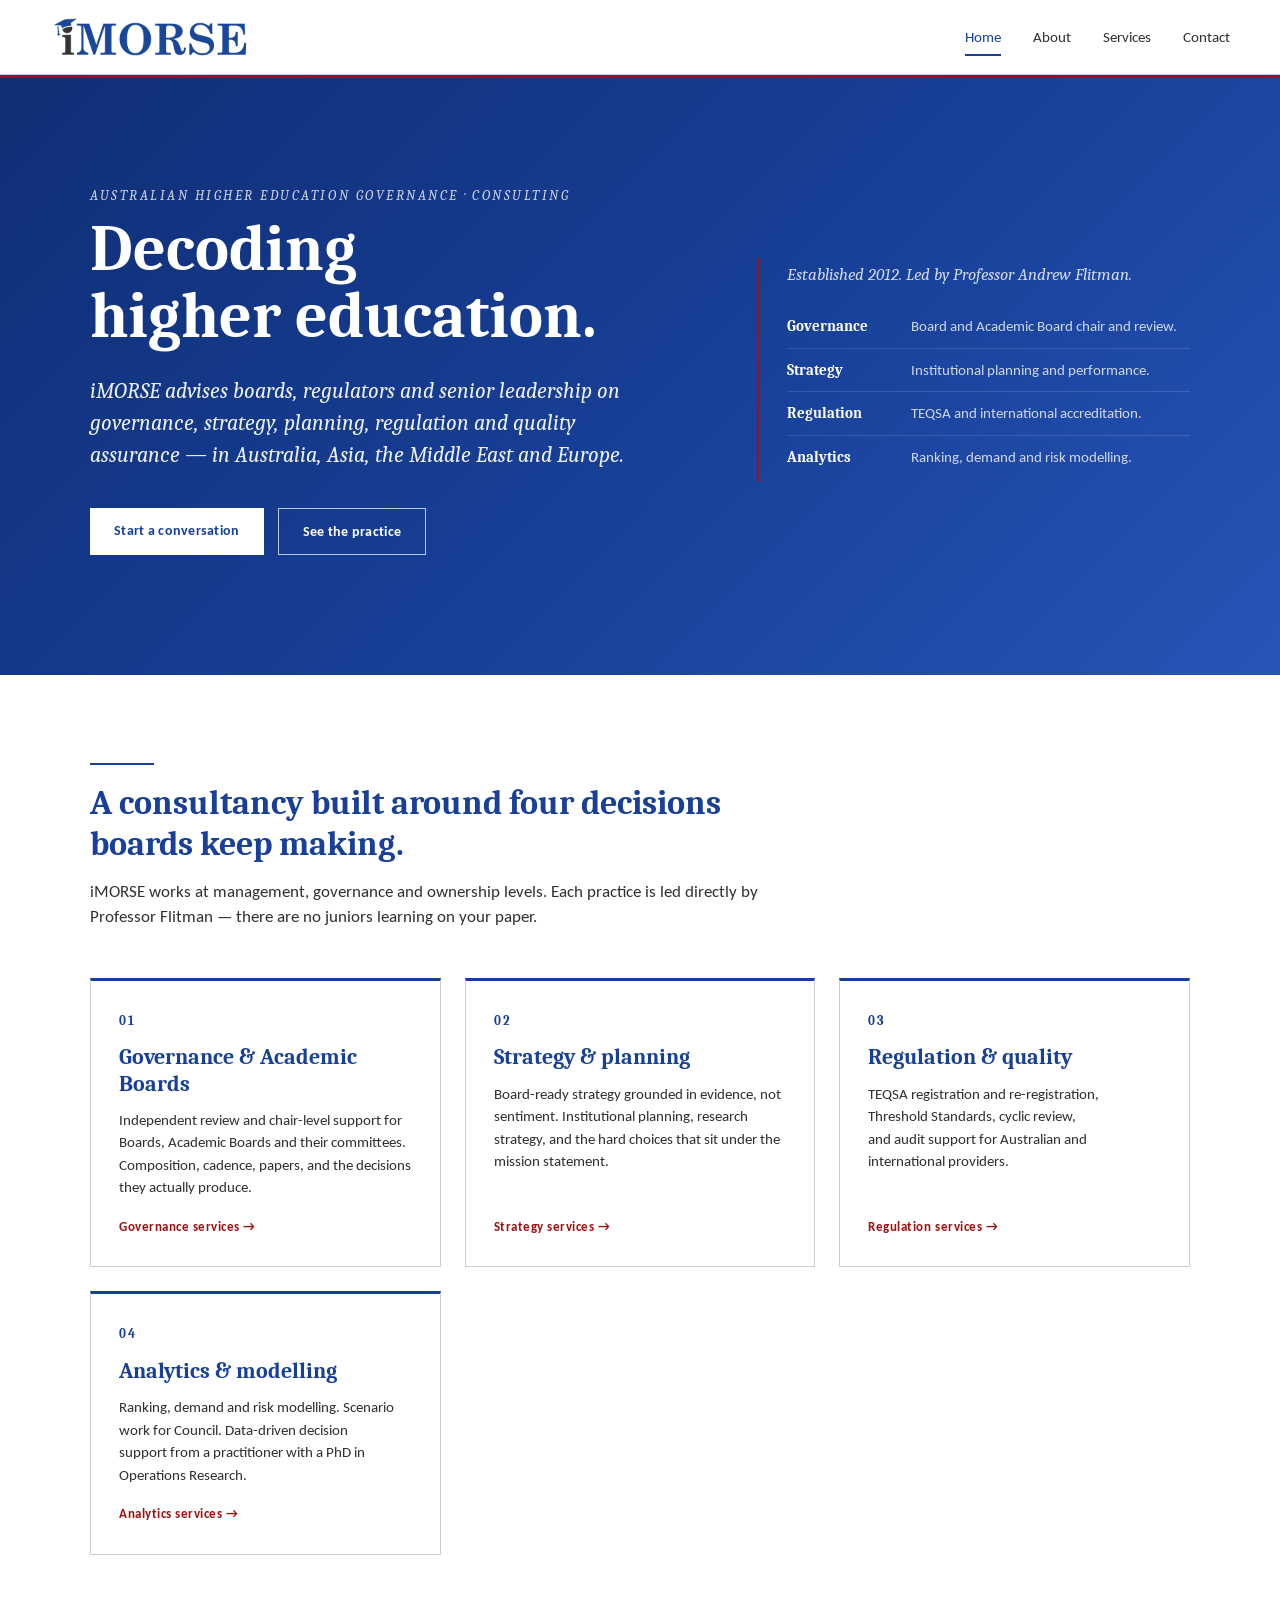
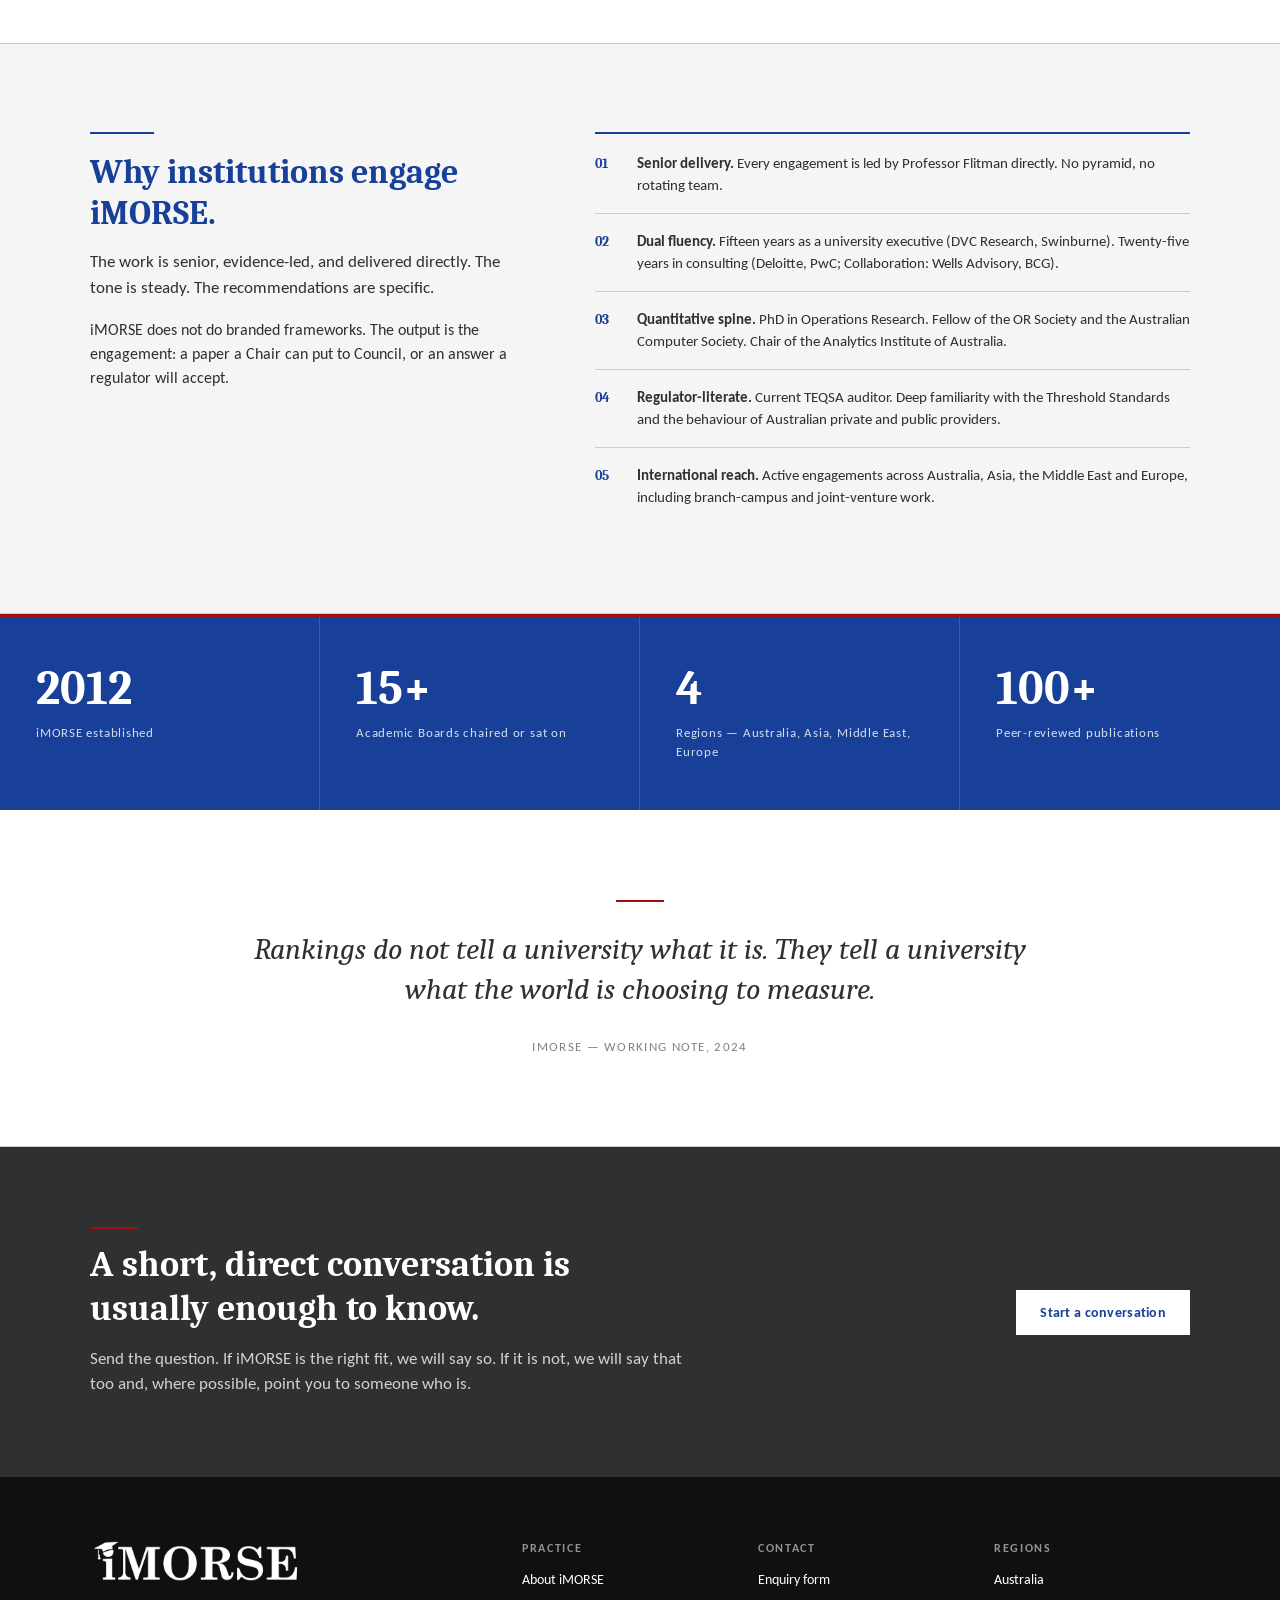
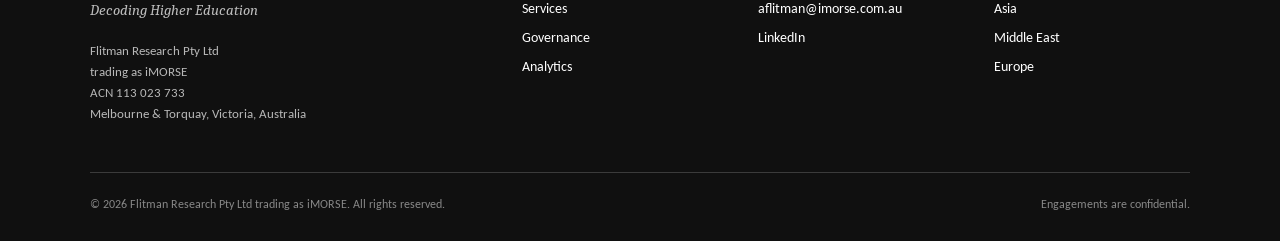
==== index.html @ a3becbac "Initial commit — iMORSE website" ====
<!DOCTYPE html>
<html lang="en-AU">
<head>
<meta charset="UTF-8">
<meta name="viewport" content="width=device-width, initial-scale=1">
<title>iMORSE — Decoding Higher Education</title>
<meta name="description" content="iMORSE is a specialist consultancy in Australian higher education governance, strategy, planning, regulation and quality assurance. Led by Professor Andrew Flitman.">
<link rel="icon" href="assets/favicon.png">
<link href="https://fonts.googleapis.com/css2?family=Caladea:ital,wght@0,400;0,700;1,400;1,700&family=Carlito:ital,wght@0,400;0,700;1,400;1,700&display=swap" rel="stylesheet">
<link rel="stylesheet" href="styles.css">
</head>
<body>

<header class="site" data-screen-label="Home — Header">
  <div class="wrap bar">
    <a href="index.html" class="brand" aria-label="iMORSE home"><img src="assets/logo-primary.png" alt="iMORSE"></a>
    <button class="mob-toggle" aria-label="Toggle navigation" aria-expanded="false" onclick="var n=document.getElementById('primary-nav');n.classList.toggle('open');this.setAttribute('aria-expanded',n.classList.contains('open'))">
      <svg viewBox="0 0 24 24" fill="none" stroke-width="1.5" stroke-linecap="square"><path d="M4 7h16M4 12h16M4 17h16"/></svg>
    </button>
    <nav id="primary-nav">
      <a href="index.html" class="active">Home</a>
      <a href="about.html">About</a>
      <a href="services.html">Services</a>
      <a href="contact.html">Contact</a>
    </nav>
  </div>
</header>

<section class="hero" data-screen-label="Home — Hero">
  <div class="wrap">
    <div class="hero-grid">
      <div>
        <div class="kicker">Australian higher education governance · Consulting</div>
        <h1>Decoding higher&nbsp;education.</h1>
        <p class="lede">iMORSE advises boards, regulators and senior leadership on governance, strategy, planning, regulation and quality assurance — in Australia, Asia, the Middle East and Europe.</p>
        <div class="cta">
          <a class="btn btn-primary-on-blue" href="contact.html">Start a conversation</a>
          <a class="btn btn-secondary" href="services.html">See the practice</a>
        </div>
      </div>
      <aside class="hero-aside" aria-label="At a glance">
        <div class="tag-italic">Established 2012. Led by Professor Andrew Flitman.</div>
        <ul>
          <li><b>Governance</b><span>Board and Academic Board chair and review.</span></li>
          <li><b>Strategy</b><span>Institutional planning and performance.</span></li>
          <li><b>Regulation</b><span>TEQSA and international accreditation.</span></li>
          <li><b>Analytics</b><span>Ranking, demand and risk modelling.</span></li>
        </ul>
      </aside>
    </div>
  </div>
</section>

<section class="section" data-screen-label="Home — Practice pillars">
  <div class="wrap">
    <div class="section-head">
      <span class="rule-blue"></span>
      <h2>A consultancy built around four decisions boards keep making.</h2>
      <p>iMORSE works at management, governance and ownership levels. Each practice is led directly by Professor Flitman — there are no juniors learning on your paper.</p>
    </div>
    <div class="pillars">
      <article class="pillar">
        <span class="n">01</span>
        <h3>Governance &amp; Academic Boards</h3>
        <p>Independent review and chair-level support for Boards, Academic Boards and their committees. Composition, cadence, papers, and the decisions they actually produce.</p>
        <a class="arrow" href="services.html#governance">Governance services →</a>
      </article>
      <article class="pillar">
        <span class="n">02</span>
        <h3>Strategy &amp; planning</h3>
        <p>Board-ready strategy grounded in evidence, not sentiment. Institutional planning, research strategy, and the hard choices that sit under the mission statement.</p>
        <a class="arrow" href="services.html#strategy">Strategy services →</a>
      </article>
      <article class="pillar">
        <span class="n">03</span>
        <h3>Regulation &amp; quality</h3>
        <p>TEQSA registration and re-registration, Threshold Standards, cyclic review, and audit support for Australian and international providers.</p>
        <a class="arrow" href="services.html#quality">Regulation services →</a>
      </article>
      <article class="pillar">
        <span class="n">04</span>
        <h3>Analytics &amp; modelling</h3>
        <p>Ranking, demand and risk modelling. Scenario work for Council. Data-driven decision support from a practitioner with a PhD in Operations Research.</p>
        <a class="arrow" href="services.html#analytics">Analytics services →</a>
      </article>
    </div>
  </div>
</section>

<section class="section section-alt" data-screen-label="Home — Why iMORSE">
  <div class="wrap">
    <div class="split">
      <div>
        <span class="rule-blue"></span>
        <h2>Why institutions engage iMORSE.</h2>
        <p class="lead">The work is senior, evidence-led, and delivered directly. The tone is steady. The recommendations are specific.</p>
        <p>iMORSE does not do branded frameworks. The output is the engagement: a paper a Chair can put to Council, or an answer a regulator will accept.</p>
      </div>
      <ul class="bullets">
        <li><b>01</b><span><strong>Senior delivery.</strong> Every engagement is led by Professor Flitman directly. No pyramid, no rotating team.</span></li>
        <li><b>02</b><span><strong>Dual fluency.</strong> Fifteen years as a university executive (DVC Research, Swinburne). Twenty-five years in consulting (Deloitte, PwC; Collaboration: Wells Advisory, BCG).</span></li>
        <li><b>03</b><span><strong>Quantitative spine.</strong> PhD in Operations Research. Fellow of the OR Society and the Australian Computer Society. Chair of the Analytics Institute of Australia.</span></li>
        <li><b>04</b><span><strong>Regulator-literate.</strong> Current TEQSA auditor. Deep familiarity with the Threshold Standards and the behaviour of Australian private and public providers.</span></li>
        <li><b>05</b><span><strong>International reach.</strong> Active engagements across Australia, Asia, the Middle East and Europe, including branch-campus and joint-venture work.</span></li>
      </ul>
    </div>
  </div>
</section>

<section aria-label="Practice at a glance" data-screen-label="Home — Stats">
  <div class="stats">
    <div class="stat"><div class="v">2012</div><div class="l">iMORSE established</div></div>
    <div class="stat"><div class="v">15+</div><div class="l">Academic Boards chaired or sat on</div></div>
    <div class="stat"><div class="v">4</div><div class="l">Regions — Australia, Asia, Middle East, Europe</div></div>
    <div class="stat"><div class="v">100+</div><div class="l">Peer-reviewed publications</div></div>
  </div>
</section>

<section class="quote" data-screen-label="Home — Pullquote">
  <div class="wrap-narrow">
    <blockquote>Rankings do not tell a university what it is. They tell a university what the world is choosing to measure.</blockquote>
    <cite>iMORSE — working note, 2024</cite>
  </div>
</section>

<section class="cta-band" data-screen-label="Home — Closing CTA">
  <div class="wrap">
    <div class="grid">
      <div>
        <span class="rule-red"></span>
        <h2>A short, direct conversation is usually enough to know.</h2>
        <p>Send the question. If iMORSE is the right fit, we will say so. If it is not, we will say that too and, where possible, point you to someone who is.</p>
      </div>
      <div class="cta-right">
        <a class="btn btn-primary-on-blue" href="contact.html">Start a conversation</a>
      </div>
    </div>
  </div>
</section>

<footer class="site" data-screen-label="Home — Footer">
  <div class="wrap">
    <div class="grid">
      <div>
        <img class="logo" src="assets/logo-primary.png" alt="iMORSE">
        <div class="tag">Decoding Higher Education</div>
        <address>
          Flitman Research Pty Ltd<br>
          trading as iMORSE<br>
          ACN 113 023 733<br>
          Melbourne &amp; Torquay, Victoria, Australia
        </address>
      </div>
      <div>
        <h4>Practice</h4>
        <a href="about.html">About iMORSE</a>
        <a href="services.html">Services</a>
        <a href="services.html#governance">Governance</a>
        <a href="services.html#analytics">Analytics</a>
      </div>
      <div>
        <h4>Contact</h4>
        <a href="contact.html">Enquiry form</a>
        <a href="mailto:aflitman@imorse.com.au">aflitman@imorse.com.au</a>
        <a href="https://www.linkedin.com/" rel="noopener">LinkedIn</a>
      </div>
      <div>
        <h4>Regions</h4>
        <a href="about.html#reach">Australia</a>
        <a href="about.html#reach">Asia</a>
        <a href="about.html#reach">Middle East</a>
        <a href="about.html#reach">Europe</a>
      </div>
    </div>
    <div class="legal">
      <span>© 2026 Flitman Research Pty Ltd trading as iMORSE. All rights reserved.</span>
      <span>Engagements are confidential.</span>
    </div>
  </div>
</footer>

</body>
</html>
---- styles.css ----
/* iMORSE website — shared styles
 * Brand rules: three colours (iMORSE Blue #184098, iMORSE Red #A01010, Charcoal #303030).
 * Serif (Caladea) for headings, tagline and pullquotes.
 * Sans (Carlito) for body, nav, buttons, forms.
 * Left-aligned, never justified. Square or 2px corners. No shadows on content,
 * no gradients except a single-hue lightness shift on the hero panel.
 */

:root{
  --blue:#184098;
  --blue-dark:#0F2E75;
  --blue-bright:#2854B8;
  --red:#A01010;
  --red-dark:#7A0B0B;
  --charcoal:#303030;
  --near-white:#FAFAFA;
  --grey-50:#F5F5F5;
  --grey-200:#E0E0E0;
  --grey-300:#CCCCCC;
  --grey-500:#808080;
  --blue-tint-15:#D5E0F0;
  --blue-tint-08:#E8ECF4;

  --font-serif:'Caladea','Cambria','Liberation Serif',Georgia,serif;
  --font-sans:'Carlito','Calibri','Liberation Sans','Segoe UI',Arial,sans-serif;
}

*{box-sizing:border-box}
html,body{margin:0;padding:0}
body{
  font-family:var(--font-sans);
  color:var(--charcoal);
  background:#fff;
  line-height:1.5;
  font-size:16px;
  -webkit-font-smoothing:antialiased;
}
img{max-width:100%;display:block}
a{color:var(--blue);text-decoration:none}
a:hover{text-decoration:underline}
a:focus-visible,button:focus-visible,input:focus-visible,textarea:focus-visible,select:focus-visible{
  outline:2px solid var(--blue);
  outline-offset:2px;
}

h1,h2,h3,h4{font-family:var(--font-serif);font-weight:700;color:var(--blue);line-height:1.2;margin:0}
h3{color:var(--red)}
p{margin:0 0 14px;text-wrap:pretty}

.wrap{max-width:1180px;margin:0 auto;padding:0 40px}
.wrap-narrow{max-width:880px;margin:0 auto;padding:0 40px}

/* ============ Header ============ */
header.site{
  border-bottom:1px solid var(--grey-300);
  background:#fff;
  position:sticky;
  top:0;
  z-index:10;
}
header.site .bar{
  display:flex;align-items:center;justify-content:space-between;
  padding:18px 0;
}
header.site a.brand{display:inline-flex;align-items:center}
header.site a.brand img{height:38px}
header.site nav{display:flex;gap:32px;align-items:center;font-size:15px}
header.site nav a{color:var(--charcoal);position:relative;padding:6px 0}
header.site nav a:hover{color:var(--blue);text-decoration:none}
header.site nav a.active{color:var(--blue)}
header.site nav a.active::after{
  content:"";position:absolute;left:0;right:0;bottom:-2px;height:2px;background:var(--blue);
}
header.site .mob-toggle{display:none;background:none;border:0;cursor:pointer;padding:8px}
header.site .mob-toggle svg{width:24px;height:24px;stroke:var(--charcoal)}

/* ============ Buttons ============ */
.btn{
  display:inline-block;
  padding:12px 24px;
  font-family:var(--font-sans);
  font-size:14px;
  font-weight:700;
  letter-spacing:.02em;
  border:0;
  cursor:pointer;
  transition:background .12s,color .12s;
  text-align:center;
  border-radius:0;
}
.btn-primary{background:var(--blue);color:#fff}
.btn-primary:hover{background:var(--blue-dark);text-decoration:none;color:#fff}
.btn-primary-on-blue{background:#fff;color:var(--blue)}
.btn-primary-on-blue:hover{background:var(--blue-tint-08);text-decoration:none;color:var(--blue)}
.btn-secondary{background:transparent;color:#fff;border:1.5px solid rgba(255,255,255,.7)}
.btn-secondary:hover{background:rgba(255,255,255,.08);text-decoration:none;color:#fff}
.btn-ghost{background:transparent;color:var(--blue);border:1.5px solid var(--blue)}
.btn-ghost:hover{background:var(--blue);color:#fff;text-decoration:none}

/* ============ Rules & dividers ============ */
.rule-blue{display:block;width:64px;height:2px;background:var(--blue);border:0;margin:0 0 18px}
.rule-red{display:block;width:48px;height:2px;background:var(--red);border:0;margin:0 0 14px}

/* ============ Kicker ============ */
.kicker{
  font-family:var(--font-sans);
  font-size:12px;
  letter-spacing:.22em;
  text-transform:uppercase;
  color:var(--grey-500);
  margin:0 0 10px;
}
.kicker-on-blue{color:rgba(255,255,255,.75)}

/* ============ Hero (landing) ============ */
.hero{
  background:
    linear-gradient(135deg, var(--blue-dark) 0%, var(--blue) 55%, var(--blue-bright) 100%);
  color:#fff;
  position:relative;
  overflow:hidden;
}
.hero::before{content:"";position:absolute;top:0;left:0;right:0;height:3px;background:var(--red)}
.hero-grid{
  display:grid;grid-template-columns:7fr 5fr;gap:60px;align-items:center;
  padding:110px 0 120px;
}
.hero .kicker{font-family:var(--font-serif);font-style:italic;font-size:14px;letter-spacing:.18em;color:rgba(255,255,255,.78);text-transform:uppercase}
.hero h1{
  font-family:var(--font-serif);font-weight:700;
  font-size:64px;line-height:1.05;margin:0 0 26px;color:#fff;
}
.hero h1 em{font-style:italic;color:#fff}
.hero .lede{
  font-family:var(--font-serif);font-style:italic;
  font-size:22px;line-height:1.45;
  color:rgba(255,255,255,.92);margin:0 0 36px;max-width:560px;
}
.hero .cta{display:flex;gap:14px;flex-wrap:wrap}
.hero-aside{
  border-left:2px solid var(--red);
  padding:4px 0 4px 28px;
  color:rgba(255,255,255,.92);
}
.hero-aside .tag-italic{
  font-family:var(--font-serif);font-style:italic;font-size:17px;
  color:rgba(255,255,255,.8);margin-bottom:18px;
}
.hero-aside ul{list-style:none;margin:0;padding:0}
.hero-aside li{
  font-size:15px;
  padding:10px 0;
  border-bottom:1px solid rgba(255,255,255,.12);
  display:flex;gap:14px;align-items:baseline;
}
.hero-aside li:last-child{border-bottom:0}
.hero-aside li b{
  font-family:var(--font-serif);font-weight:700;color:#fff;
  font-size:15px;min-width:110px;
}
.hero-aside li span{color:rgba(255,255,255,.78)}

/* ============ Sections ============ */
.section{padding:88px 0;border-bottom:1px solid var(--grey-300)}
.section-alt{background:var(--grey-50)}
.section-head{max-width:720px;margin:0 0 48px}
.section-head h2{font-size:34px;margin:0 0 14px}
.section-head p{font-size:17px;color:var(--charcoal);margin:0}
.section h2{font-size:34px}

/* ============ Practice pillars (landing) ============ */
.pillars{display:grid;grid-template-columns:repeat(3,1fr);gap:24px}
.pillar{
  background:#fff;
  border:1px solid var(--grey-300);
  border-top:3px solid var(--blue);
  padding:30px 28px;
  display:flex;flex-direction:column;
  transition:border-top-color .15s;
}
.pillar:hover{border-top-color:var(--red)}
.pillar .n{
  font-family:var(--font-serif);font-weight:700;color:var(--blue);
  font-size:13px;letter-spacing:.15em;margin-bottom:14px;
}
.pillar h3{font-size:22px;margin:0 0 12px;color:var(--blue)}
.pillar p{font-size:15px;margin:0 0 18px;flex:1}
.pillar a.arrow{
  font-size:13px;font-weight:700;color:var(--red);letter-spacing:.04em;
}
.pillar a.arrow:hover{text-decoration:underline}

/* ============ Split feature (Why iMORSE) ============ */
.split{display:grid;grid-template-columns:5fr 7fr;gap:80px;align-items:flex-start}
.split h2{font-size:34px;margin:0 0 16px}
.split .lead{font-size:17px;margin-bottom:18px}
.bullets{margin:0;padding:0;list-style:none}
.bullets li{
  padding:16px 0 16px 0;
  border-bottom:1px solid var(--grey-300);
  display:grid;grid-template-columns:28px 1fr;gap:14px;align-items:baseline;
}
.bullets li:first-child{border-top:2px solid var(--blue);padding-top:18px}
.bullets li:last-child{border-bottom:0}
.bullets li b{
  font-family:var(--font-serif);font-weight:700;color:var(--blue);
  font-size:14px;
}
.bullets li span{font-size:15px;color:var(--charcoal)}
.bullets li span strong{color:var(--charcoal)}

/* ============ Stat panel ============ */
.stats{
  background:var(--blue);color:#fff;
  display:grid;grid-template-columns:repeat(4,1fr);
  border-top:3px solid var(--red);
}
.stat{padding:48px 36px;border-right:1px solid rgba(255,255,255,.15)}
.stat:last-child{border-right:0}
.stat .v{
  font-family:var(--font-serif);font-weight:700;
  font-size:48px;line-height:1;color:#fff;margin-bottom:10px;
}
.stat .l{
  font-family:var(--font-sans);font-size:13px;letter-spacing:.06em;
  color:rgba(255,255,255,.82);
}

/* ============ Pullquote ============ */
.quote{
  padding:90px 0;background:#fff;
  border-bottom:1px solid var(--grey-300);
}
.quote blockquote{
  font-family:var(--font-serif);font-style:italic;
  font-size:30px;line-height:1.35;color:var(--charcoal);
  max-width:860px;margin:0 auto;text-align:center;
}
.quote blockquote::before{
  content:"";display:block;width:48px;height:2px;background:var(--red);
  margin:0 auto 28px;
}
.quote cite{
  display:block;margin-top:26px;
  font-family:var(--font-sans);font-style:normal;font-size:13px;
  color:var(--grey-500);letter-spacing:.1em;text-transform:uppercase;text-align:center;
}

/* ============ Closing CTA ============ */
.cta-band{
  background:var(--charcoal);color:#fff;padding:80px 0;
}
.cta-band .grid{display:grid;grid-template-columns:7fr 5fr;gap:60px;align-items:center}
.cta-band h2{color:#fff;font-size:36px;margin:0 0 16px}
.cta-band p{font-size:17px;color:rgba(255,255,255,.78);margin:0}
.cta-band .cta-right{display:flex;justify-content:flex-end}

/* ============ Footer ============ */
footer.site{background:#101010;color:#fff;padding:64px 0 28px}
footer.site .grid{display:grid;grid-template-columns:2fr 1fr 1fr 1fr;gap:40px}
footer.site img.logo{height:40px;margin-bottom:18px;filter:brightness(0) invert(1)}
footer.site .tag{
  font-family:var(--font-serif);font-style:italic;font-size:15px;
  color:rgba(255,255,255,.72);margin-bottom:20px;
}
footer.site address{
  font-style:normal;font-size:13px;line-height:1.6;color:rgba(255,255,255,.7);
  max-width:34ch;
}
footer.site h4{
  font-family:var(--font-sans);font-size:12px;letter-spacing:.14em;
  text-transform:uppercase;color:rgba(255,255,255,.55);margin:0 0 14px;font-weight:700;
}
footer.site a{color:#fff;display:block;margin-bottom:8px;font-size:14px}
footer.site a:hover{text-decoration:underline;color:#fff}
footer.site .legal{
  border-top:1px solid rgba(255,255,255,.18);padding-top:22px;margin-top:48px;
  font-size:12px;color:rgba(255,255,255,.5);
  display:flex;justify-content:space-between;flex-wrap:wrap;gap:12px;
}

/* ============ Page hero (inner pages) ============ */
.page-hero{
  background:var(--blue);color:#fff;
  position:relative;padding:80px 0 72px;
  border-top:3px solid var(--red);
}
.page-hero .kicker{color:rgba(255,255,255,.75)}
.page-hero h1{
  font-family:var(--font-serif);color:#fff;
  font-size:54px;line-height:1.05;margin:0 0 18px;max-width:18ch;
}
.page-hero p.lede{
  font-family:var(--font-serif);font-style:italic;
  font-size:20px;max-width:640px;color:rgba(255,255,255,.9);margin:0;
}

/* ============ About page ============ */
.bio-grid{display:grid;grid-template-columns:5fr 7fr;gap:60px;align-items:flex-start}
.bio-card{
  background:#fff;border:1px solid var(--grey-300);
  padding:32px 28px;position:relative;
}
.bio-card::before{content:"";position:absolute;top:0;left:0;right:0;height:3px;background:var(--red)}
.bio-card .name{font-family:var(--font-serif);font-weight:700;color:var(--blue);font-size:24px;margin:0 0 4px}
.bio-card .title{font-family:var(--font-sans);font-size:14px;color:var(--grey-500);margin-bottom:18px;letter-spacing:.02em}
.bio-card .portrait{
  width:100%;aspect-ratio:4/5;background:var(--blue);
  display:flex;align-items:center;justify-content:center;margin-bottom:22px;
  color:rgba(255,255,255,.2);font-family:var(--font-serif);font-size:120px;
  background:
    linear-gradient(160deg, var(--blue-dark) 0%, var(--blue) 60%, var(--blue-bright) 100%);
  letter-spacing:-.04em;
  position:relative;
  border-top:3px solid var(--red);
}
.bio-card .portrait::after{
  content:"";position:absolute;inset:14px;border:1px solid rgba(255,255,255,.2);
}
.bio-card .portrait .mono{
  font-family:var(--font-serif);font-weight:700;color:rgba(255,255,255,.78);
  font-size:148px;line-height:1;letter-spacing:-.06em;
}
.bio-card dl{display:grid;grid-template-columns:1fr 1fr;gap:14px 18px;margin:0;font-size:13px}
.bio-card dt{color:var(--grey-500);margin-bottom:2px;letter-spacing:.02em}
.bio-card dd{margin:0;color:var(--charcoal);font-weight:700}
.bio-body h2{font-size:26px;margin:0 0 8px;color:var(--blue)}
.bio-body h2:not(:first-child){margin-top:28px}
.bio-body p{font-size:16px}
.bio-body p + p{margin-top:0}

/* Career timeline */
.timeline{margin:0;padding:0;list-style:none;border-left:2px solid var(--blue);padding-left:24px}
.timeline li{margin-bottom:18px;position:relative}
.timeline li::before{
  content:"";position:absolute;left:-31px;top:6px;
  width:10px;height:10px;background:var(--red);
}
.timeline .yr{
  font-family:var(--font-serif);font-weight:700;color:var(--blue);font-size:14px;
  letter-spacing:.04em;display:block;margin-bottom:2px;
}
.timeline .role{font-weight:700;font-size:15px;color:var(--charcoal)}
.timeline .org{font-size:14px;color:var(--grey-500)}

/* Governance list */
.gov-list{
  display:grid;grid-template-columns:repeat(2,1fr);gap:0;
  border-top:2px solid var(--blue);
  list-style:none;margin:28px 0 0;padding:0;
}
.gov-list li{
  padding:16px 18px;border-bottom:1px solid var(--grey-300);
  font-size:14px;
}
.gov-list li:nth-child(odd){border-right:1px solid var(--grey-300)}
.gov-list li b{display:block;color:var(--blue);font-family:var(--font-serif);font-weight:700;font-size:15px;margin-bottom:2px}
.gov-list li span{color:var(--grey-500)}

/* ============ Services page ============ */
.service-block{
  display:grid;grid-template-columns:4fr 8fr;gap:60px;padding:56px 0;
  border-bottom:1px solid var(--grey-300);
}
.service-block:first-child{padding-top:0}
.service-block:last-child{border-bottom:0}
.service-block .lead h2{font-size:28px;margin:0 0 6px;color:var(--blue)}
.service-block .lead .n{
  font-family:var(--font-serif);font-weight:700;color:var(--red);
  font-size:14px;letter-spacing:.14em;margin-bottom:10px;
}
.service-block .lead p{font-size:15px;color:var(--grey-500);margin:10px 0 0}
.service-block .detail h3{
  color:var(--blue);font-size:16px;font-family:var(--font-serif);
  margin:0 0 8px;
}
.service-block .detail p{font-size:15px}
.service-block .detail ul{
  margin:14px 0 0;padding:0;list-style:none;
}
.service-block .detail ul li{
  padding:10px 0 10px 20px;border-bottom:1px solid var(--grey-300);
  font-size:14px;position:relative;
}
.service-block .detail ul li::before{
  content:"";position:absolute;left:0;top:18px;width:10px;height:2px;background:var(--blue);
}
.service-block .detail ul li:last-child{border-bottom:0}
.service-block .callout{
  background:var(--blue-tint-08);
  border-left:3px solid var(--blue);
  padding:14px 18px;margin-top:20px;
  font-size:14px;line-height:1.5;
}
.service-block .callout b{color:var(--blue);font-family:var(--font-serif)}

/* ============ Contact page ============ */
.contact-grid{display:grid;grid-template-columns:5fr 7fr;gap:60px;align-items:flex-start}
.contact-info h2{font-size:24px;margin:0 0 12px}
.contact-info p{font-size:15px;margin-bottom:22px}
.contact-info dl{border-top:2px solid var(--blue);margin:0;padding:0}
.contact-info dt{
  font-family:var(--font-sans);font-size:12px;letter-spacing:.12em;
  text-transform:uppercase;color:var(--grey-500);margin-top:18px;
}
.contact-info dd{
  font-size:15px;margin:4px 0 18px;padding-bottom:16px;
  border-bottom:1px solid var(--grey-300);color:var(--charcoal);
}
.contact-info dd a{color:var(--charcoal);border-bottom:1px dotted var(--grey-300)}
.contact-info dd a:hover{color:var(--blue);text-decoration:none;border-bottom-color:var(--blue)}

.form-card{
  background:#fff;border:1px solid var(--grey-300);
  padding:36px 40px 40px;position:relative;
}
.form-card::before{content:"";position:absolute;top:0;left:0;right:0;height:3px;background:var(--red)}
.form-card h2{font-size:24px;margin:0 0 6px}
.form-card .sub{font-size:14px;color:var(--grey-500);margin-bottom:24px}
.field{margin-bottom:18px}
.field label{
  display:block;font-size:13px;font-weight:700;color:var(--charcoal);
  margin-bottom:6px;letter-spacing:.02em;
}
.field label .req{color:var(--red);margin-left:2px}
.field input,.field select,.field textarea{
  width:100%;font-family:var(--font-sans);font-size:15px;color:var(--charcoal);
  padding:11px 13px;border:1px solid var(--grey-300);background:#fff;
  border-radius:0;transition:border-color .12s;
}
.field input:focus,.field select:focus,.field textarea:focus{
  border-color:var(--blue);outline:none;
  box-shadow:0 0 0 2px rgba(24,64,152,.12);
}
.field textarea{resize:vertical;min-height:140px;line-height:1.5}
.field-row{display:grid;grid-template-columns:1fr 1fr;gap:18px}
.field .hint{font-size:12px;color:var(--grey-500);margin-top:4px}
.field input:invalid:not(:placeholder-shown){border-color:var(--red)}
.form-note{
  font-size:12px;color:var(--grey-500);margin-top:18px;
  line-height:1.5;max-width:52ch;
}
.form-note a{color:var(--grey-500);border-bottom:1px dotted var(--grey-300)}

.form-success,.form-error{
  padding:14px 16px;border-left:3px solid var(--blue);
  background:var(--blue-tint-08);font-size:14px;margin-bottom:20px;
  display:none;
}
.form-error{border-left-color:var(--red);background:#FBEDED;color:var(--red-dark)}
.form-success b{font-family:var(--font-serif);color:var(--blue)}
.form-error b{font-family:var(--font-serif);color:var(--red)}

/* Honeypot hidden from sighted users */
.hp{position:absolute;left:-9999px;opacity:0;pointer-events:none;height:0;width:0}

/* ============ Responsive ============ */
@media (max-width: 960px){
  .wrap,.wrap-narrow{padding:0 24px}
  header.site nav{display:none}
  header.site nav.open{
    display:flex;flex-direction:column;gap:0;
    position:absolute;top:100%;left:0;right:0;background:#fff;
    border-bottom:1px solid var(--grey-300);padding:12px 24px 24px;
  }
  header.site nav.open a{padding:12px 0;border-bottom:1px solid var(--grey-200);font-size:16px}
  header.site .mob-toggle{display:inline-flex}
  .hero-grid{grid-template-columns:1fr;gap:40px;padding:80px 0 90px}
  .hero h1{font-size:44px}
  .hero .lede{font-size:19px}
  .split,.bio-grid,.contact-grid,.cta-band .grid{grid-template-columns:1fr;gap:40px}
  .cta-band .cta-right{justify-content:flex-start}
  .pillars{grid-template-columns:1fr}
  .stats{grid-template-columns:repeat(2,1fr)}
  .stat{border-right:0;border-bottom:1px solid rgba(255,255,255,.15)}
  .stat:nth-child(2){border-right:0}
  .stat:nth-child(odd){border-right:1px solid rgba(255,255,255,.15)}
  .service-block{grid-template-columns:1fr;gap:24px;padding:40px 0}
  footer.site .grid{grid-template-columns:1fr 1fr;gap:32px}
  .gov-list{grid-template-columns:1fr}
  .gov-list li{border-right:0 !important}
  .field-row{grid-template-columns:1fr;gap:0}
  .page-hero h1{font-size:38px}
  .section{padding:60px 0}
  .quote blockquote{font-size:22px}
}
@media (max-width:560px){
  footer.site .grid{grid-template-columns:1fr}
  .stats{grid-template-columns:1fr}
  .stat{border-right:0 !important}
  .form-card{padding:24px 22px 28px}
}
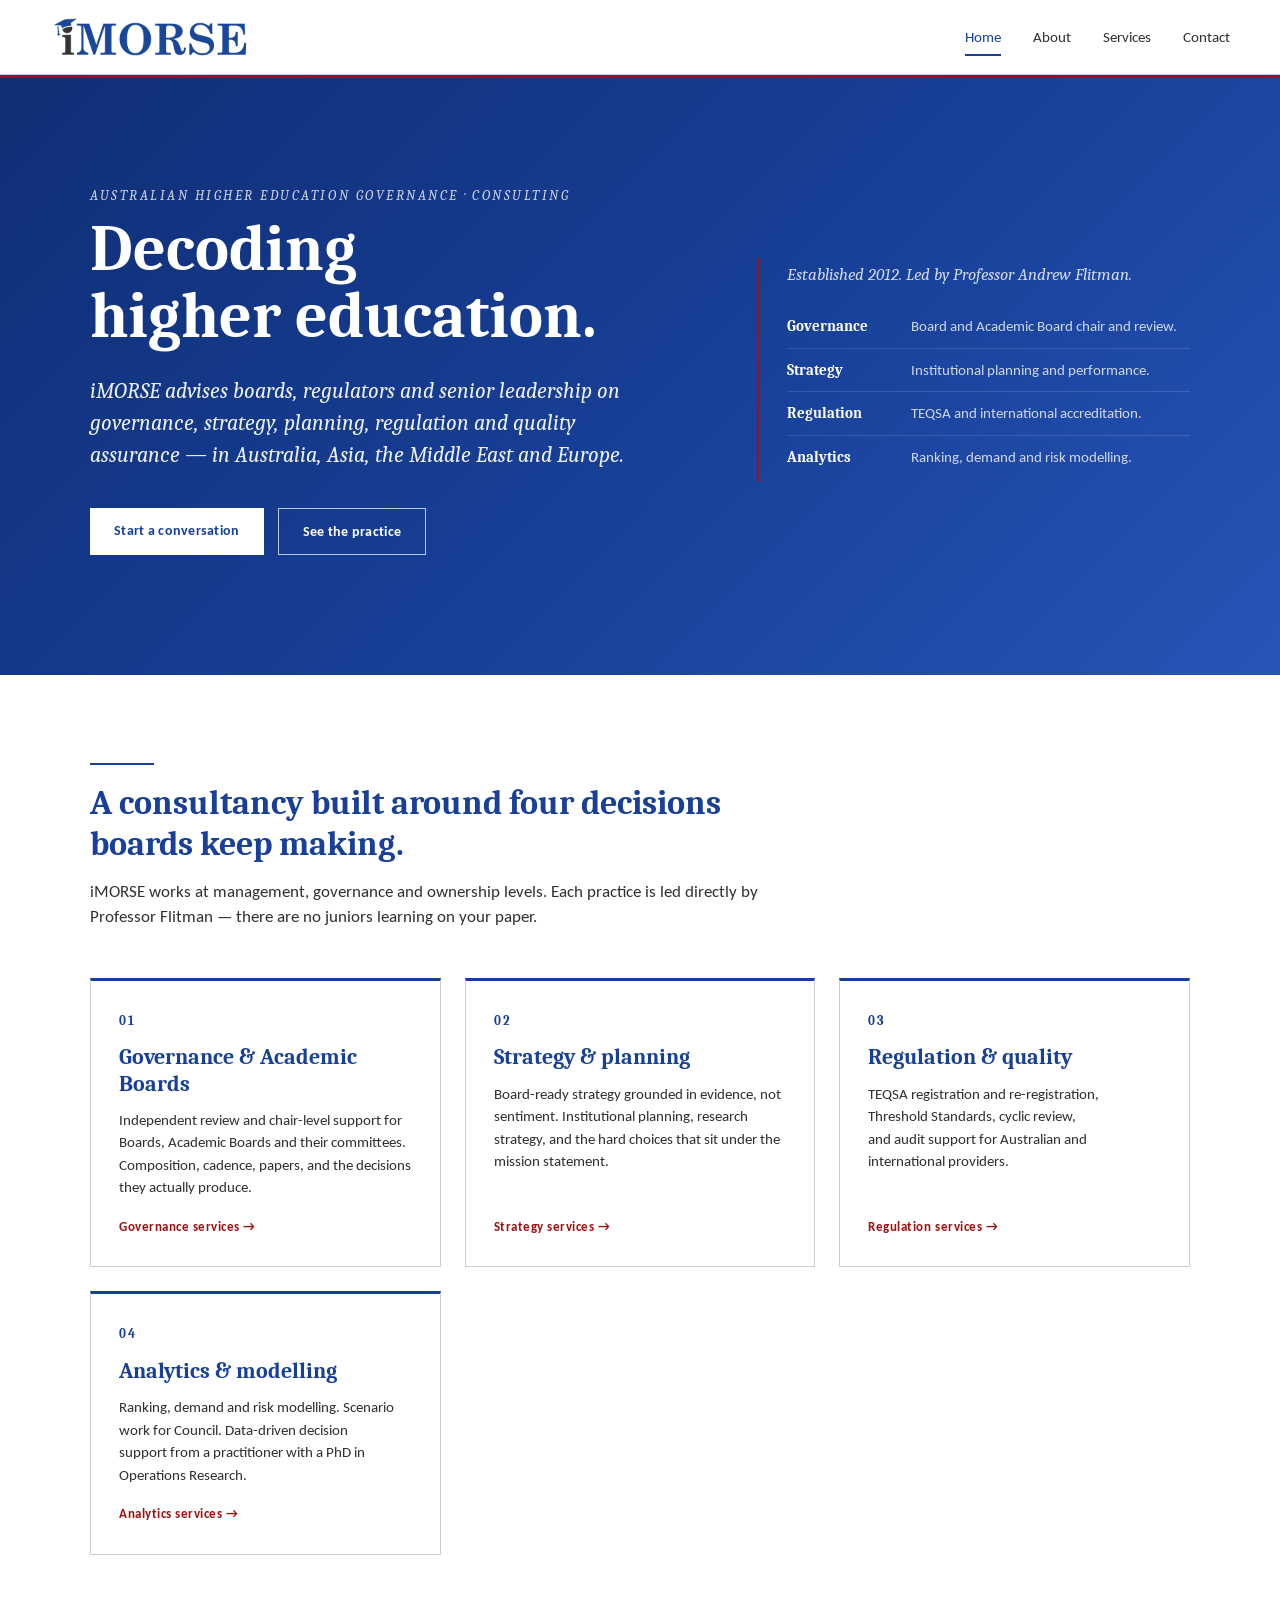
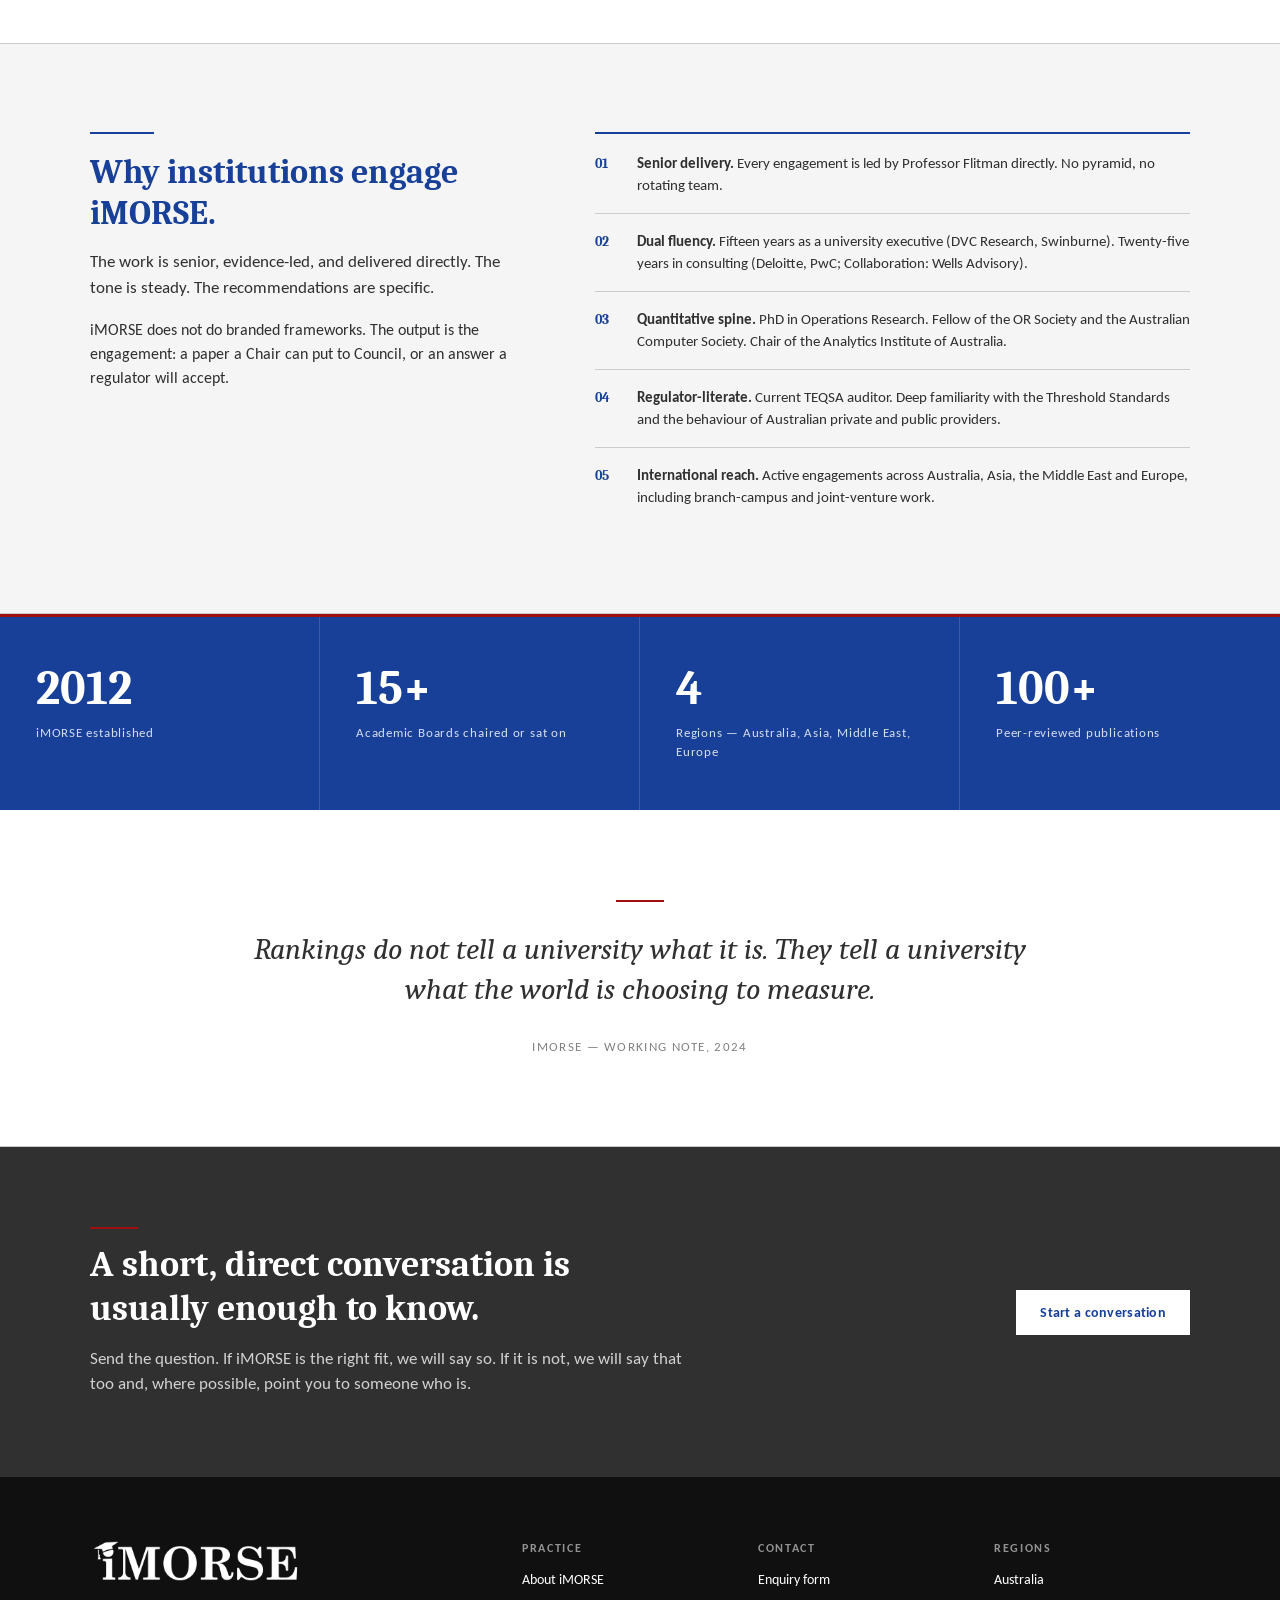
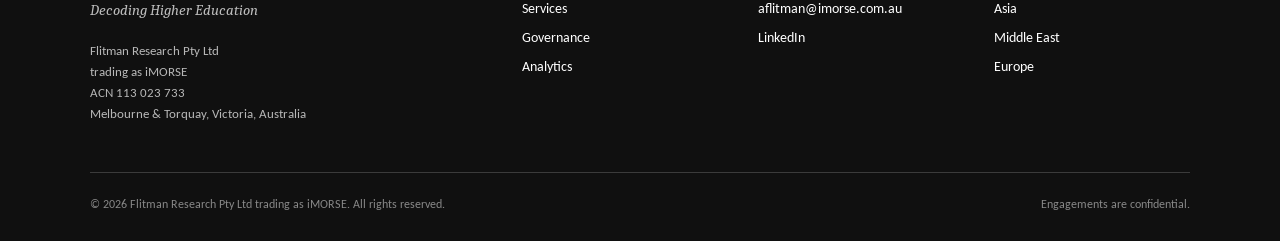
==== commit d485b2c1: "Refine copy on About, Services and Home; anonymise engagement references" ====
--- a/index.html
+++ b/index.html
@@ -98,7 +98,7 @@
       </div>
       <ul class="bullets">
         <li><b>01</b><span><strong>Senior delivery.</strong> Every engagement is led by Professor Flitman directly. No pyramid, no rotating team.</span></li>
-        <li><b>02</b><span><strong>Dual fluency.</strong> Fifteen years as a university executive (DVC Research, Swinburne). Twenty-five years in consulting (Deloitte, PwC; Collaboration: Wells Advisory, BCG).</span></li>
+        <li><b>02</b><span><strong>Dual fluency.</strong> Fifteen years as a university executive (DVC Research, Swinburne). Twenty-five years in consulting (Deloitte, PwC; Collaboration: Wells Advisory).</span></li>
         <li><b>03</b><span><strong>Quantitative spine.</strong> PhD in Operations Research. Fellow of the OR Society and the Australian Computer Society. Chair of the Analytics Institute of Australia.</span></li>
         <li><b>04</b><span><strong>Regulator-literate.</strong> Current TEQSA auditor. Deep familiarity with the Threshold Standards and the behaviour of Australian private and public providers.</span></li>
         <li><b>05</b><span><strong>International reach.</strong> Active engagements across Australia, Asia, the Middle East and Europe, including branch-campus and joint-venture work.</span></li>
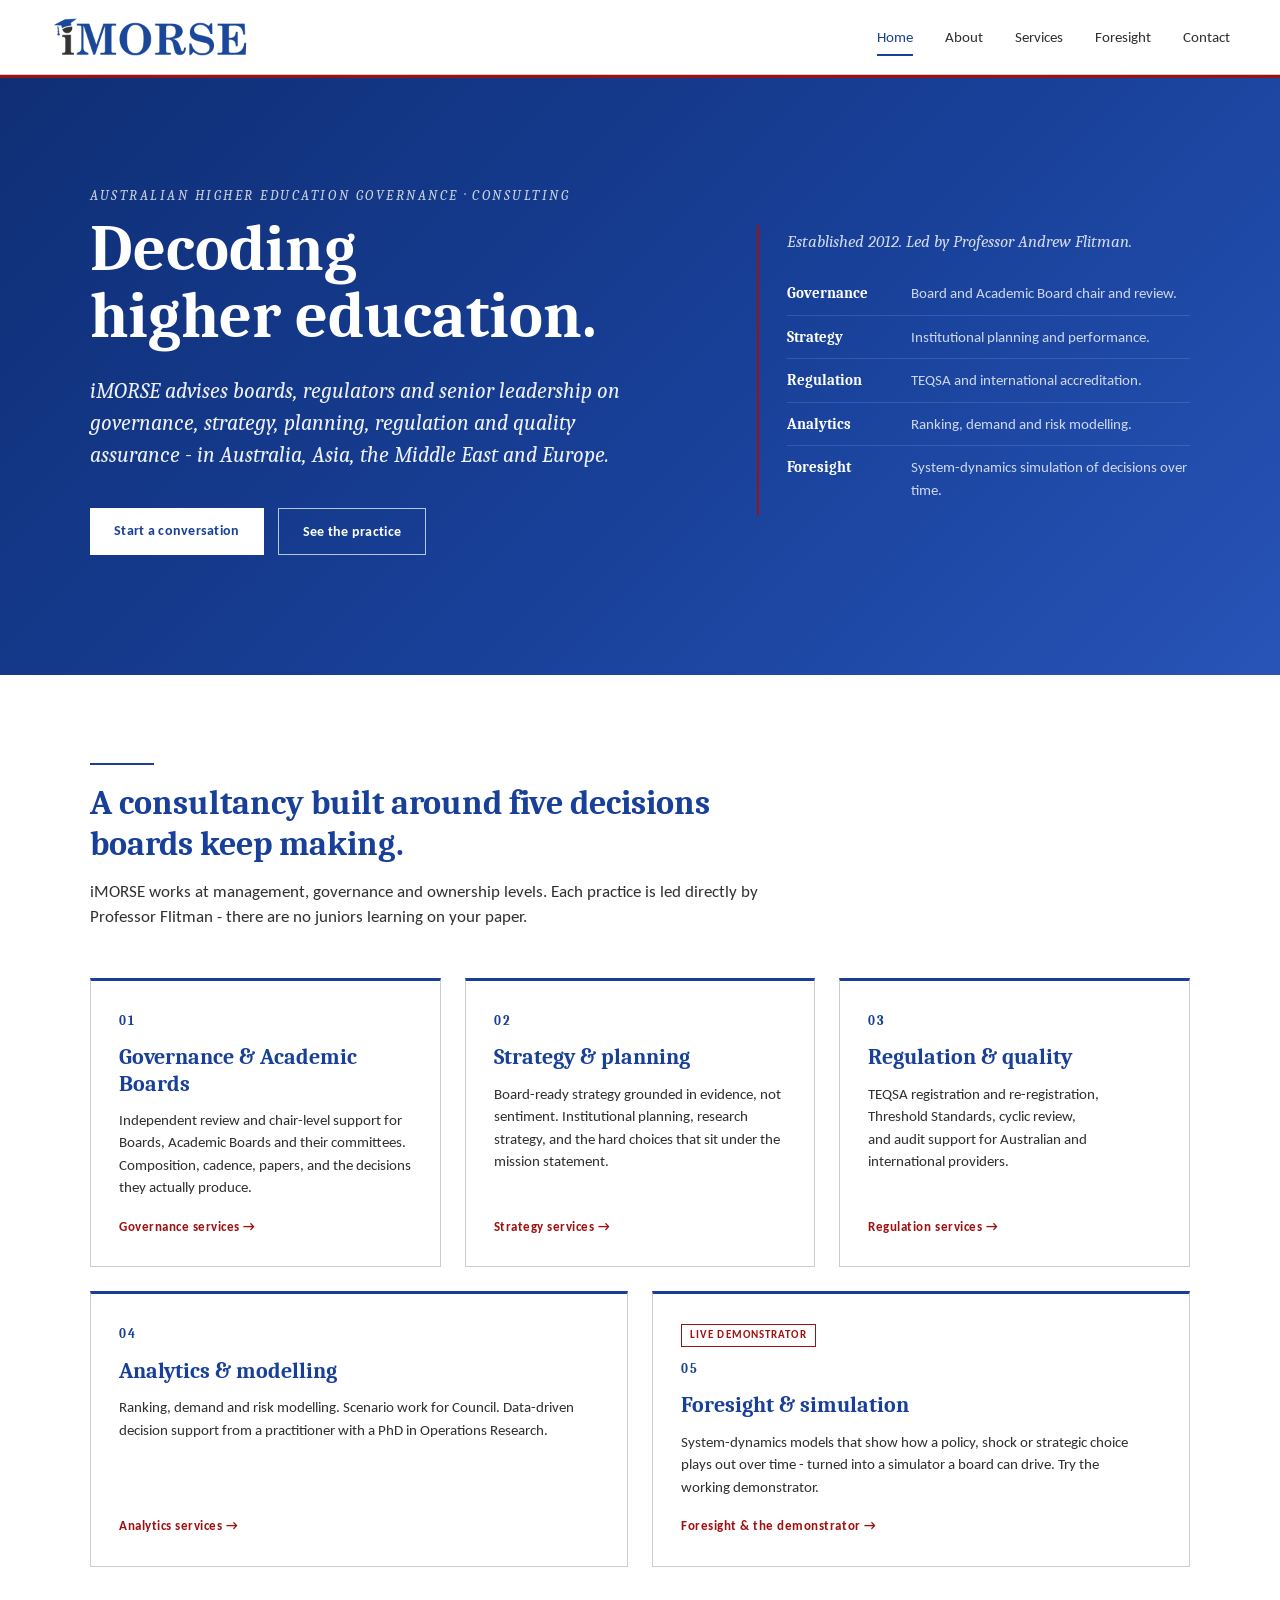
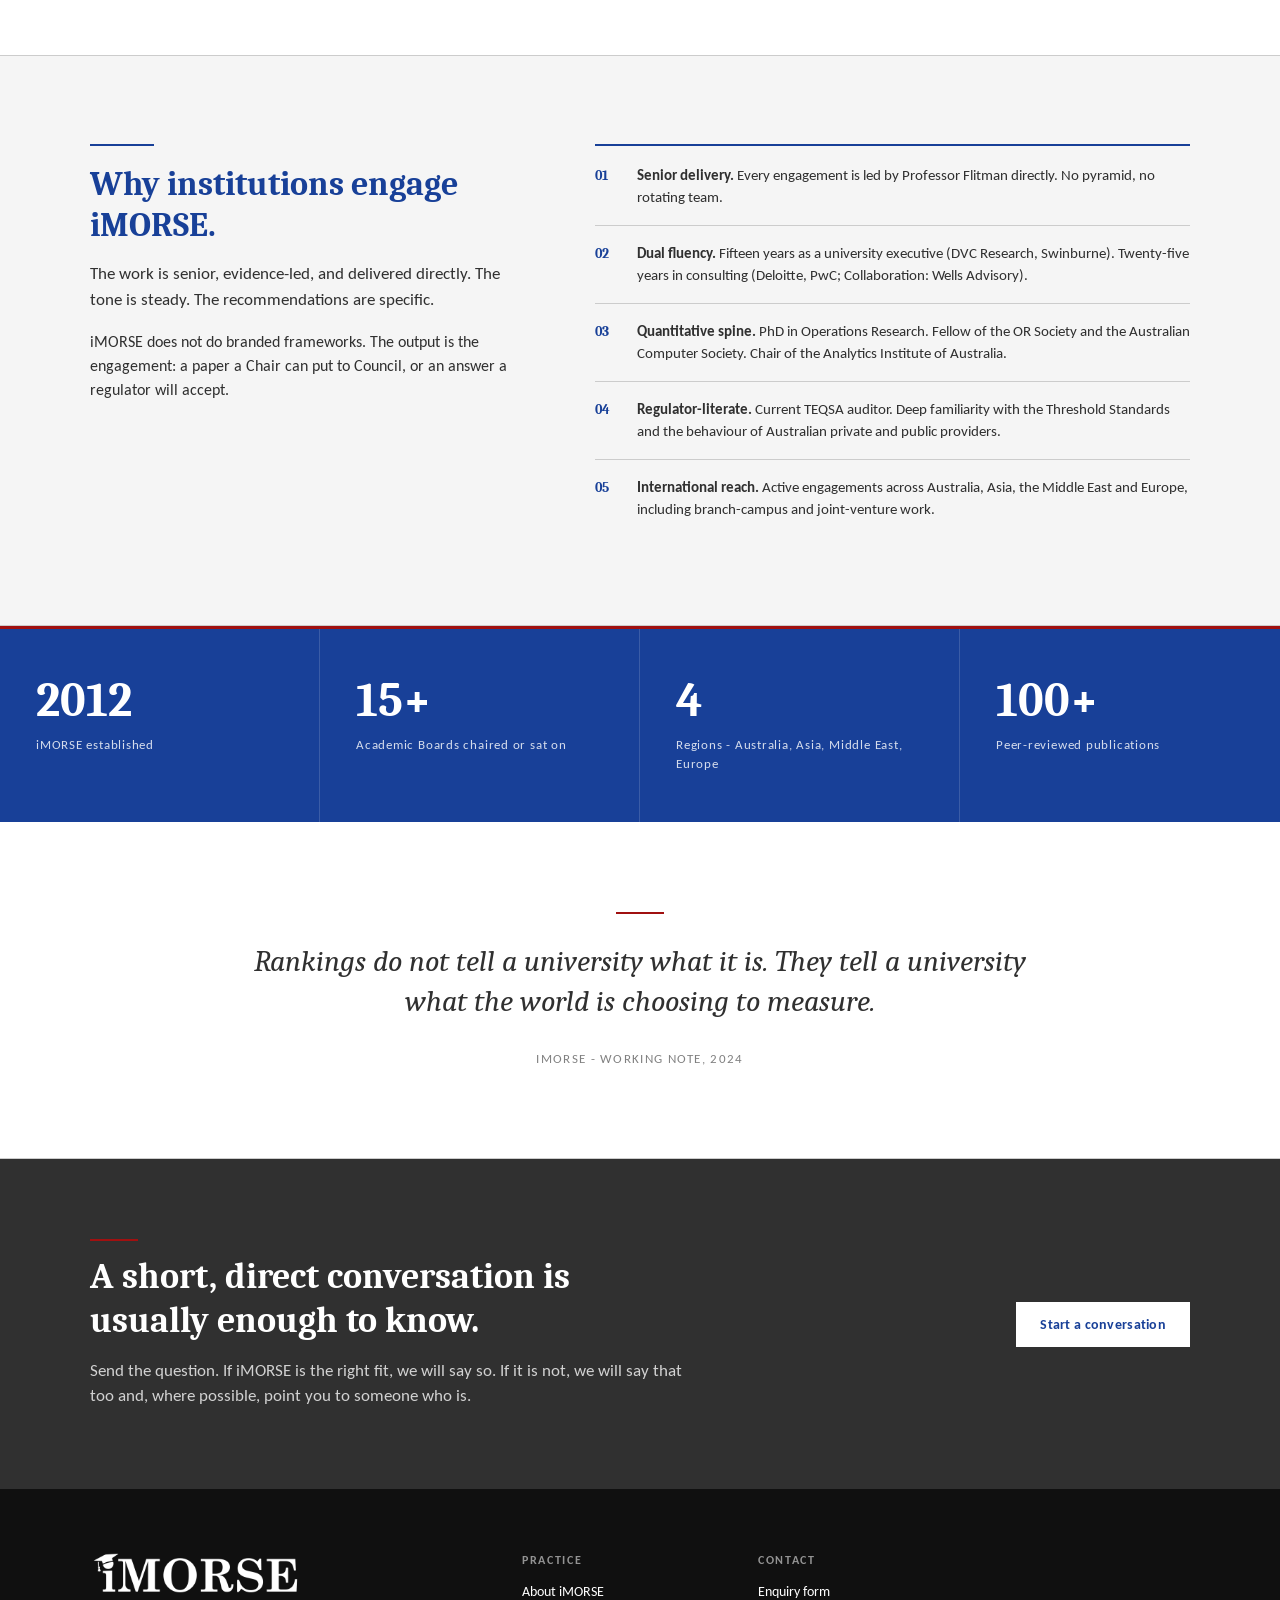
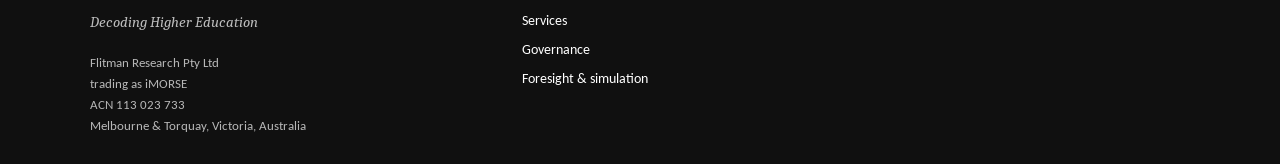
==== commit 52630dc8: "Add Foresight & simulation service, live demonstrator and reports; copy and dash edits" ====
--- a/index.html
+++ b/index.html
@@ -3,7 +3,7 @@
 <head>
 <meta charset="UTF-8">
 <meta name="viewport" content="width=device-width, initial-scale=1">
-<title>iMORSE — Decoding Higher Education</title>
+<title>iMORSE - Decoding Higher Education</title>
 <meta name="description" content="iMORSE is a specialist consultancy in Australian higher education governance, strategy, planning, regulation and quality assurance. Led by Professor Andrew Flitman.">
 <link rel="icon" href="assets/favicon.png">
 <link href="https://fonts.googleapis.com/css2?family=Caladea:ital,wght@0,400;0,700;1,400;1,700&family=Carlito:ital,wght@0,400;0,700;1,400;1,700&display=swap" rel="stylesheet">
@@ -11,7 +11,7 @@
 </head>
 <body>
 
-<header class="site" data-screen-label="Home — Header">
+<header class="site" data-screen-label="Home - Header">
   <div class="wrap bar">
     <a href="index.html" class="brand" aria-label="iMORSE home"><img src="assets/logo-primary.png" alt="iMORSE"></a>
     <button class="mob-toggle" aria-label="Toggle navigation" aria-expanded="false" onclick="var n=document.getElementById('primary-nav');n.classList.toggle('open');this.setAttribute('aria-expanded',n.classList.contains('open'))">
@@ -21,18 +21,19 @@
       <a href="index.html" class="active">Home</a>
       <a href="about.html">About</a>
       <a href="services.html">Services</a>
+      <a href="foresight.html">Foresight</a>
       <a href="contact.html">Contact</a>
     </nav>
   </div>
 </header>
 
-<section class="hero" data-screen-label="Home — Hero">
+<section class="hero" data-screen-label="Home - Hero">
   <div class="wrap">
     <div class="hero-grid">
       <div>
         <div class="kicker">Australian higher education governance · Consulting</div>
         <h1>Decoding higher&nbsp;education.</h1>
-        <p class="lede">iMORSE advises boards, regulators and senior leadership on governance, strategy, planning, regulation and quality assurance — in Australia, Asia, the Middle East and Europe.</p>
+        <p class="lede">iMORSE advises boards, regulators and senior leadership on governance, strategy, planning, regulation and quality assurance - in Australia, Asia, the Middle East and Europe.</p>
         <div class="cta">
           <a class="btn btn-primary-on-blue" href="contact.html">Start a conversation</a>
           <a class="btn btn-secondary" href="services.html">See the practice</a>
@@ -45,20 +46,21 @@
           <li><b>Strategy</b><span>Institutional planning and performance.</span></li>
           <li><b>Regulation</b><span>TEQSA and international accreditation.</span></li>
           <li><b>Analytics</b><span>Ranking, demand and risk modelling.</span></li>
+          <li><b>Foresight</b><span>System-dynamics simulation of decisions over time.</span></li>
         </ul>
       </aside>
     </div>
   </div>
 </section>
 
-<section class="section" data-screen-label="Home — Practice pillars">
+<section class="section" data-screen-label="Home - Practice pillars">
   <div class="wrap">
     <div class="section-head">
       <span class="rule-blue"></span>
-      <h2>A consultancy built around four decisions boards keep making.</h2>
-      <p>iMORSE works at management, governance and ownership levels. Each practice is led directly by Professor Flitman — there are no juniors learning on your paper.</p>
+      <h2>A consultancy built around five decisions boards keep making.</h2>
+      <p>iMORSE works at management, governance and ownership levels. Each practice is led directly by Professor Flitman - there are no juniors learning on your paper.</p>
     </div>
-    <div class="pillars">
+    <div class="pillars pillars-5">
       <article class="pillar">
         <span class="n">01</span>
         <h3>Governance &amp; Academic Boards</h3>
@@ -83,11 +85,18 @@
         <p>Ranking, demand and risk modelling. Scenario work for Council. Data-driven decision support from a practitioner with a PhD in Operations Research.</p>
         <a class="arrow" href="services.html#analytics">Analytics services →</a>
       </article>
+      <article class="pillar">
+        <span class="tag-new">Live demonstrator</span>
+        <span class="n">05</span>
+        <h3>Foresight &amp; simulation</h3>
+        <p>System-dynamics models that show how a policy, shock or strategic choice plays out over time - turned into a simulator a board can drive. Try the working demonstrator.</p>
+        <a class="arrow" href="foresight.html">Foresight &amp; the demonstrator →</a>
+      </article>
     </div>
   </div>
 </section>
 
-<section class="section section-alt" data-screen-label="Home — Why iMORSE">
+<section class="section section-alt" data-screen-label="Home - Why iMORSE">
   <div class="wrap">
     <div class="split">
       <div>
@@ -107,23 +116,23 @@
   </div>
 </section>
 
-<section aria-label="Practice at a glance" data-screen-label="Home — Stats">
+<section aria-label="Practice at a glance" data-screen-label="Home - Stats">
   <div class="stats">
     <div class="stat"><div class="v">2012</div><div class="l">iMORSE established</div></div>
     <div class="stat"><div class="v">15+</div><div class="l">Academic Boards chaired or sat on</div></div>
-    <div class="stat"><div class="v">4</div><div class="l">Regions — Australia, Asia, Middle East, Europe</div></div>
+    <div class="stat"><div class="v">4</div><div class="l">Regions - Australia, Asia, Middle East, Europe</div></div>
     <div class="stat"><div class="v">100+</div><div class="l">Peer-reviewed publications</div></div>
   </div>
 </section>
 
-<section class="quote" data-screen-label="Home — Pullquote">
+<section class="quote" data-screen-label="Home - Pullquote">
   <div class="wrap-narrow">
     <blockquote>Rankings do not tell a university what it is. They tell a university what the world is choosing to measure.</blockquote>
-    <cite>iMORSE — working note, 2024</cite>
+    <cite>iMORSE - working note, 2024</cite>
   </div>
 </section>
 
-<section class="cta-band" data-screen-label="Home — Closing CTA">
+<section class="cta-band" data-screen-label="Home - Closing CTA">
   <div class="wrap">
     <div class="grid">
       <div>
@@ -138,7 +147,7 @@
   </div>
 </section>
 
-<footer class="site" data-screen-label="Home — Footer">
+<footer class="site" data-screen-label="Home - Footer">
   <div class="wrap">
     <div class="grid">
       <div>
@@ -156,28 +165,9 @@
         <a href="about.html">About iMORSE</a>
         <a href="services.html">Services</a>
         <a href="services.html#governance">Governance</a>
-        <a href="services.html#analytics">Analytics</a>
+        <a href="foresight.html">Foresight &amp; simulation</a>
       </div>
       <div>
         <h4>Contact</h4>
         <a href="contact.html">Enquiry form</a>
-        <a href="mailto:aflitman@imorse.com.au">aflitman@imorse.com.au</a>
-        <a href="https://www.linkedin.com/" rel="noopener">LinkedIn</a>
-      </div>
-      <div>
-        <h4>Regions</h4>
-        <a href="about.html#reach">Australia</a>
-        <a href="about.html#reach">Asia</a>
-        <a href="about.html#reach">Middle East</a>
-        <a href="about.html#reach">Europe</a>
-      </div>
-    </div>
-    <div class="legal">
-      <span>© 2026 Flitman Research Pty Ltd trading as iMORSE. All rights reserved.</span>
-      <span>Engagements are confidential.</span>
-    </div>
-  </div>
-</footer>
-
-</body>
-</html>
+       
--- a/styles.css
+++ b/styles.css
@@ -490,3 +490,67 @@
   .stat{border-right:0 !important}
   .form-card{padding:24px 22px 28px}
 }
+
+/* ============ Five-pillar layout (home) ============ */
+/* Top row of three, balanced bottom row of two wider cards. */
+.pillars-5{grid-template-columns:repeat(6,1fr)}
+.pillars-5 .pillar{grid-column:span 2}
+.pillars-5 .pillar:nth-child(4),
+.pillars-5 .pillar:nth-child(5){grid-column:span 3}
+.pillar .tag-new{
+  align-self:flex-start;
+  font-family:var(--font-sans);font-size:11px;font-weight:700;
+  letter-spacing:.1em;text-transform:uppercase;color:var(--red);
+  border:1px solid var(--red);padding:2px 8px;margin-bottom:12px;
+}
+
+/* ============ Demonstrator (Foresight) page ============ */
+.demo-intro{font-size:17px;max-width:780px}
+.demo-meta{
+  display:flex;justify-content:space-between;align-items:baseline;gap:18px;
+  flex-wrap:wrap;margin:0 0 16px;
+}
+.demo-meta .demo-actions{display:flex;gap:18px;flex-wrap:wrap;font-size:14px;font-weight:700}
+.demo-frame{
+  width:100%;height:1480px;border:1px solid var(--grey-300);
+  border-top:3px solid var(--red);background:#F6F4EF;display:block;
+}
+.demo-note{
+  background:var(--blue-tint-08);border-left:3px solid var(--blue);
+  padding:14px 18px;margin:18px 0 0;font-size:14px;line-height:1.55;max-width:900px;
+}
+.demo-note b{color:var(--blue);font-family:var(--font-serif)}
+
+/* How-it-works steps */
+.steps{display:grid;grid-template-columns:repeat(5,1fr);border-top:2px solid var(--blue);margin-top:8px}
+.steps .step{padding:18px 18px 6px 0;border-right:1px solid var(--grey-300)}
+.steps .step:last-child{border-right:0;padding-right:0}
+.steps .step .sn{font-family:var(--font-serif);font-weight:700;color:var(--red);font-size:13px;letter-spacing:.12em;margin-bottom:8px}
+.steps .step .sh{font-family:var(--font-serif);font-weight:700;color:var(--blue);font-size:16px;margin-bottom:6px;line-height:1.2}
+.steps .step p{font-size:13px;margin:0;color:var(--charcoal)}
+
+/* Report download grid */
+.report-grid{display:grid;grid-template-columns:repeat(2,1fr);gap:20px;margin-top:8px}
+.report-card{
+  display:block;background:#fff;border:1px solid var(--grey-300);
+  border-left:3px solid var(--blue);padding:20px 22px;color:var(--charcoal);
+  transition:border-left-color .15s,background .15s;
+}
+.report-card:hover{border-left-color:var(--red);background:var(--grey-50);text-decoration:none}
+.report-card .rk{
+  font-family:var(--font-sans);font-size:11px;letter-spacing:.12em;text-transform:uppercase;
+  color:var(--grey-500);margin-bottom:8px;
+}
+.report-card .rt{font-family:var(--font-serif);font-weight:700;color:var(--blue);font-size:18px;margin:0 0 6px}
+.report-card .rt::after{content:" \2192";color:var(--red)}
+.report-card .rd{font-size:14px;color:var(--charcoal);margin:0}
+
+@media (max-width:960px){
+  .pillars-5{grid-template-columns:1fr}
+  .pillars-5 .pillar{grid-column:auto !important}
+  .report-grid{grid-template-columns:1fr}
+  .steps{grid-template-columns:1fr}
+  .steps .step{border-right:0;border-bottom:1px solid var(--grey-300);padding:16px 0 14px}
+  .steps .step:last-child{border-bottom:0}
+  .demo-frame{height:1180px}
+}
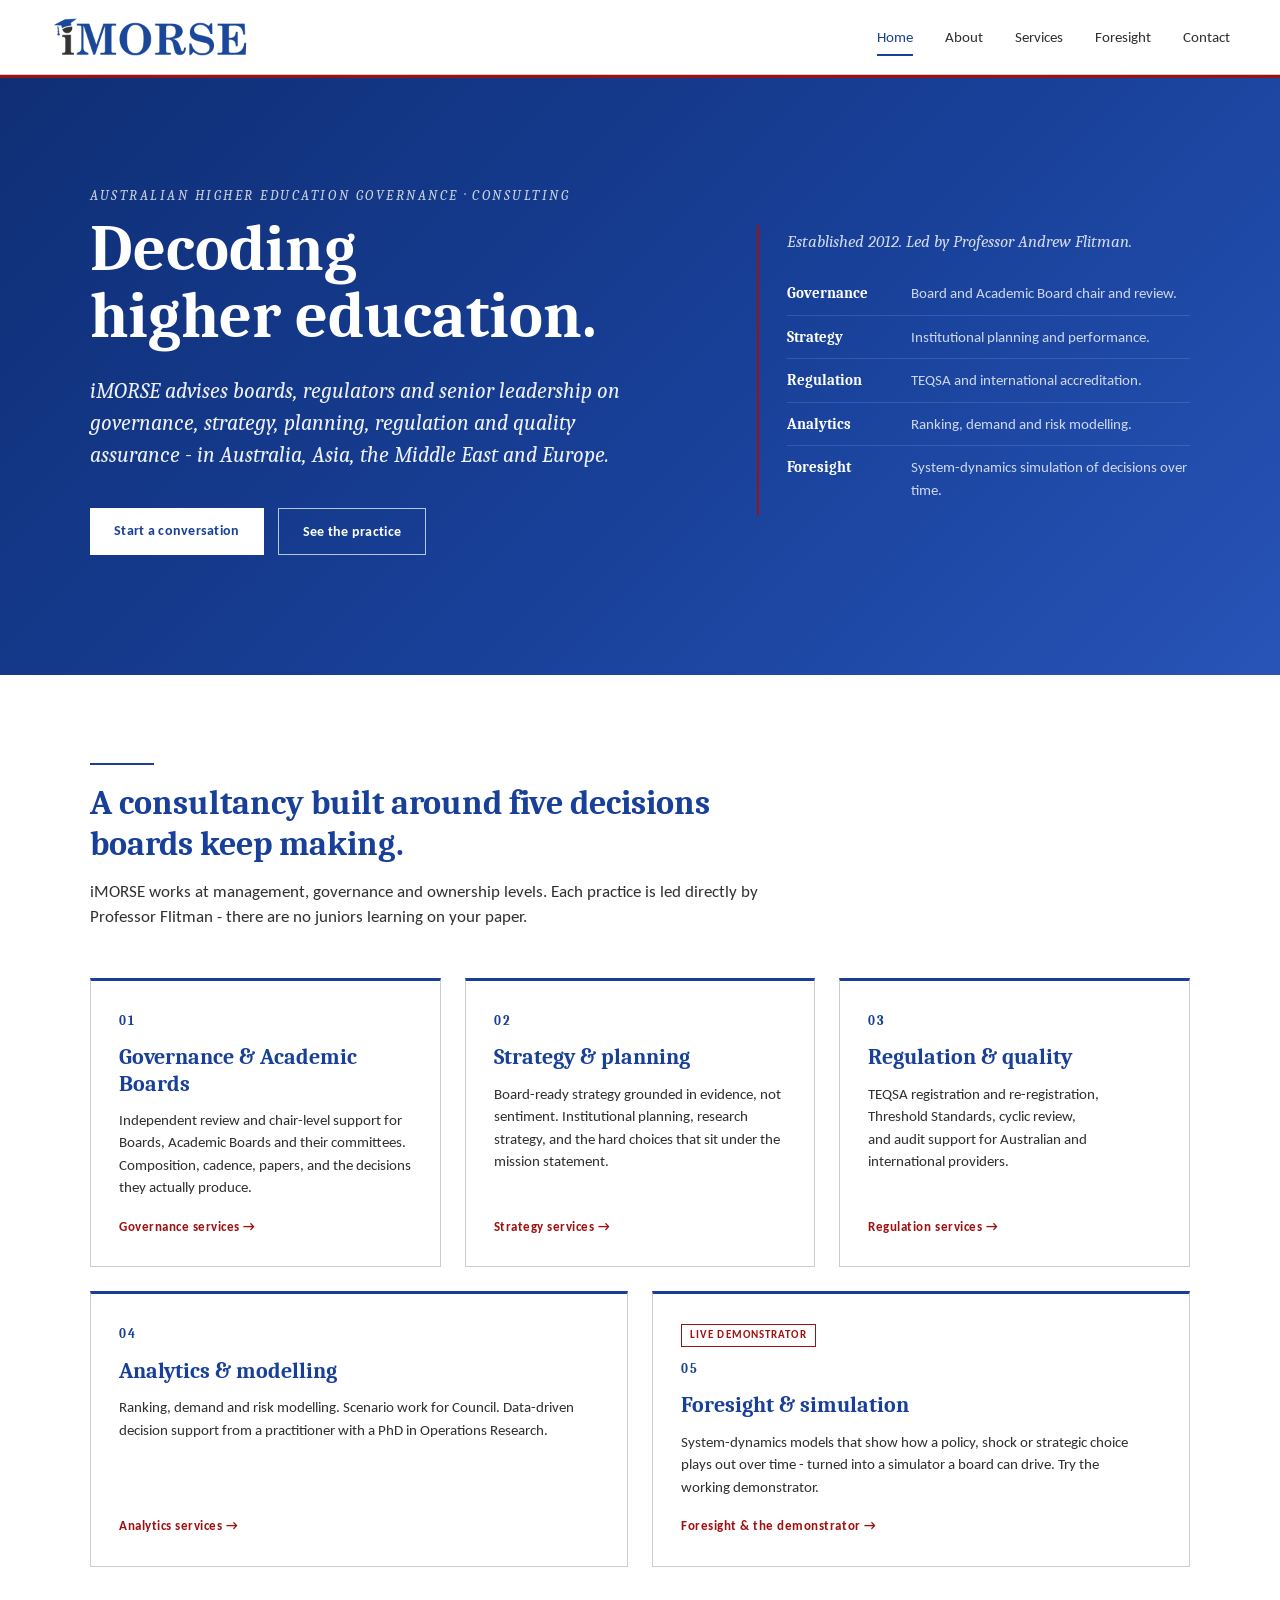
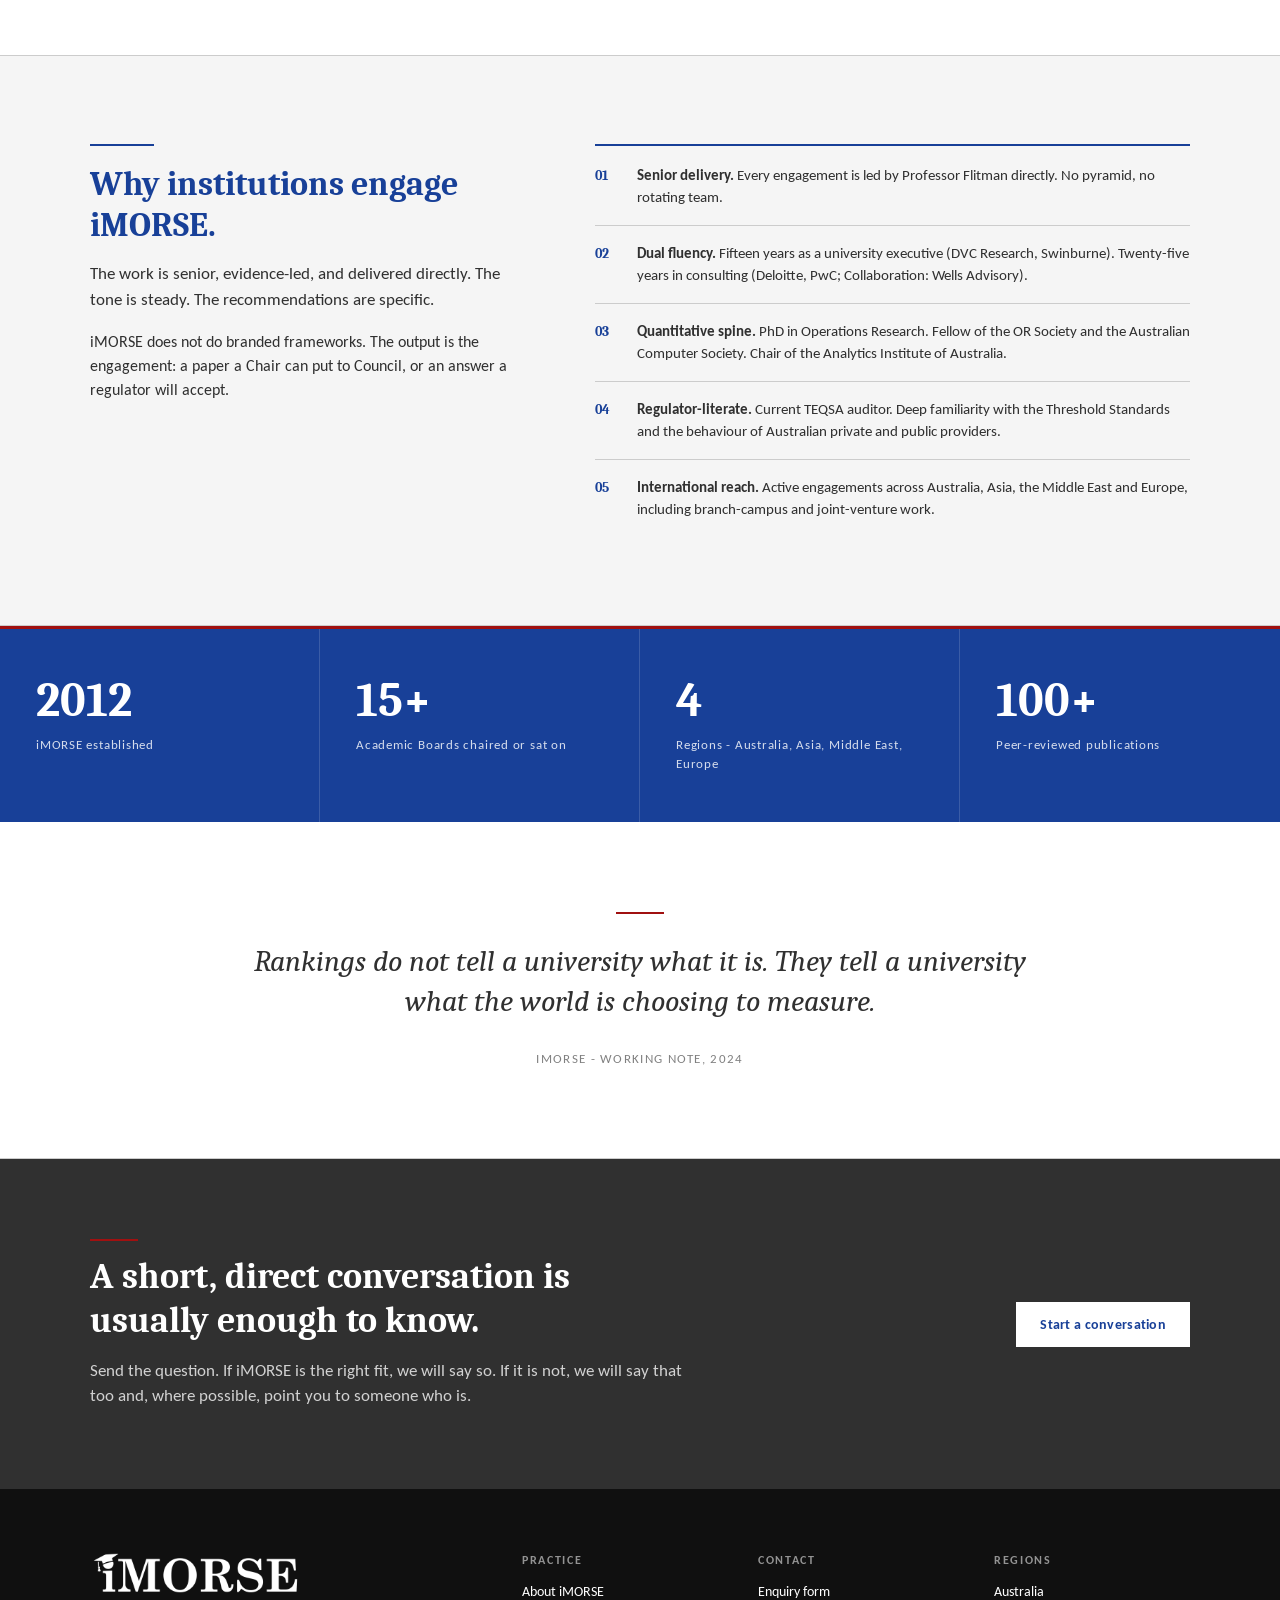
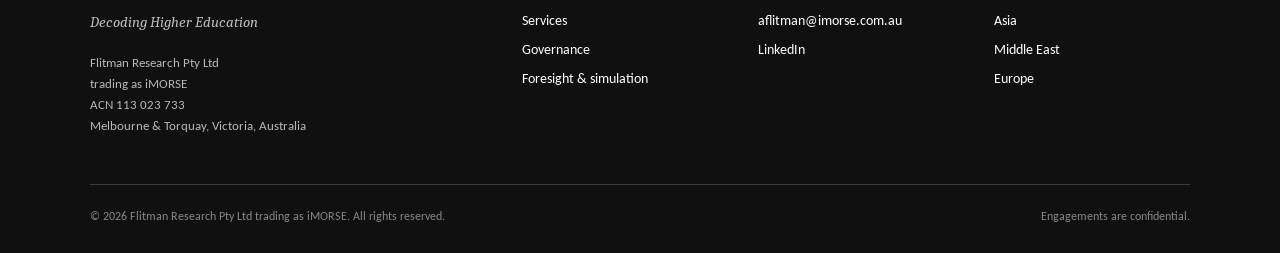
==== commit f3368634: "Restore full pages, broaden Foresight wording, fix LinkedIn links" ====
--- a/index.html
+++ b/index.html
@@ -170,4 +170,23 @@
       <div>
         <h4>Contact</h4>
         <a href="contact.html">Enquiry form</a>
-       +        <a href="mailto:aflitman@imorse.com.au">aflitman@imorse.com.au</a>
+        <a href="https://www.linkedin.com/in/higher-education-strategy-regulation-teqsa-consultant/" rel="noopener">LinkedIn</a>
+      </div>
+      <div>
+        <h4>Regions</h4>
+        <a href="about.html#reach">Australia</a>
+        <a href="about.html#reach">Asia</a>
+        <a href="about.html#reach">Middle East</a>
+        <a href="about.html#reach">Europe</a>
+      </div>
+    </div>
+    <div class="legal">
+      <span>© 2026 Flitman Research Pty Ltd trading as iMORSE. All rights reserved.</span>
+      <span>Engagements are confidential.</span>
+    </div>
+  </div>
+</footer>
+
+</body>
+</html>
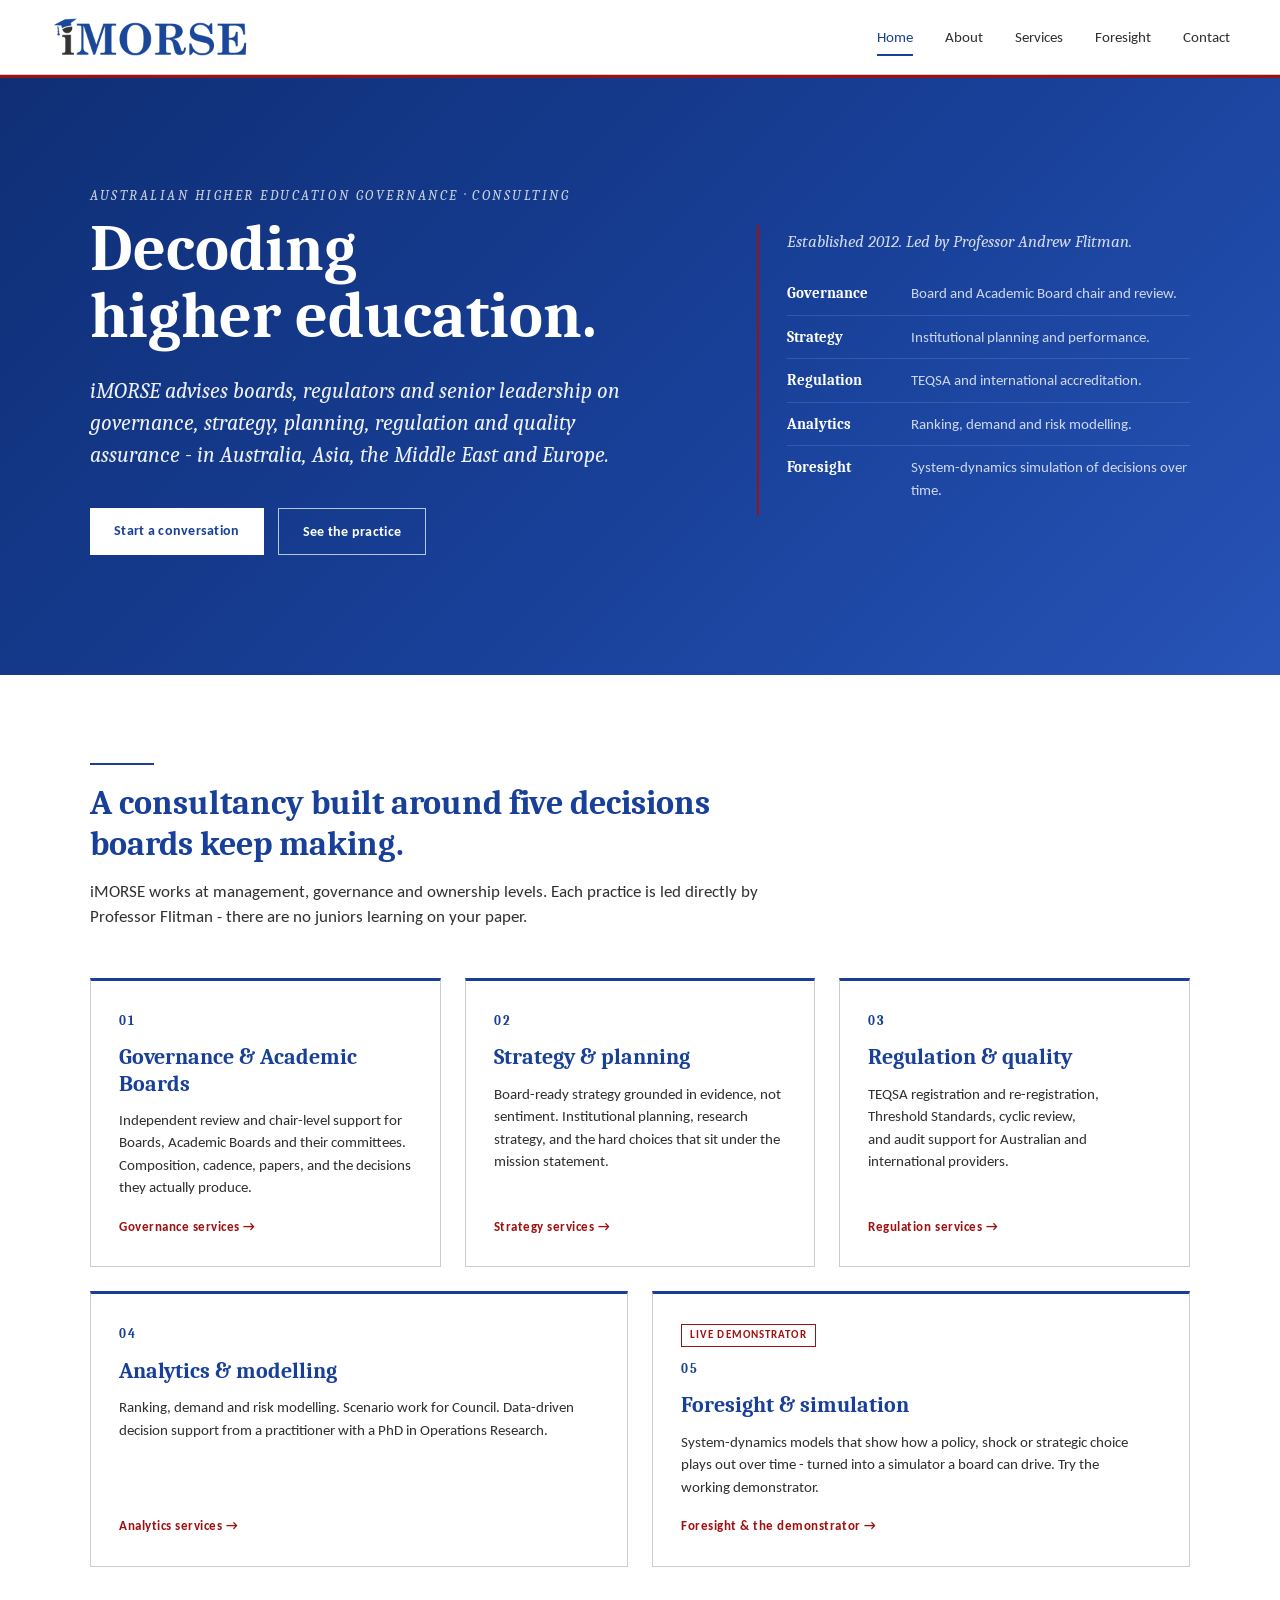
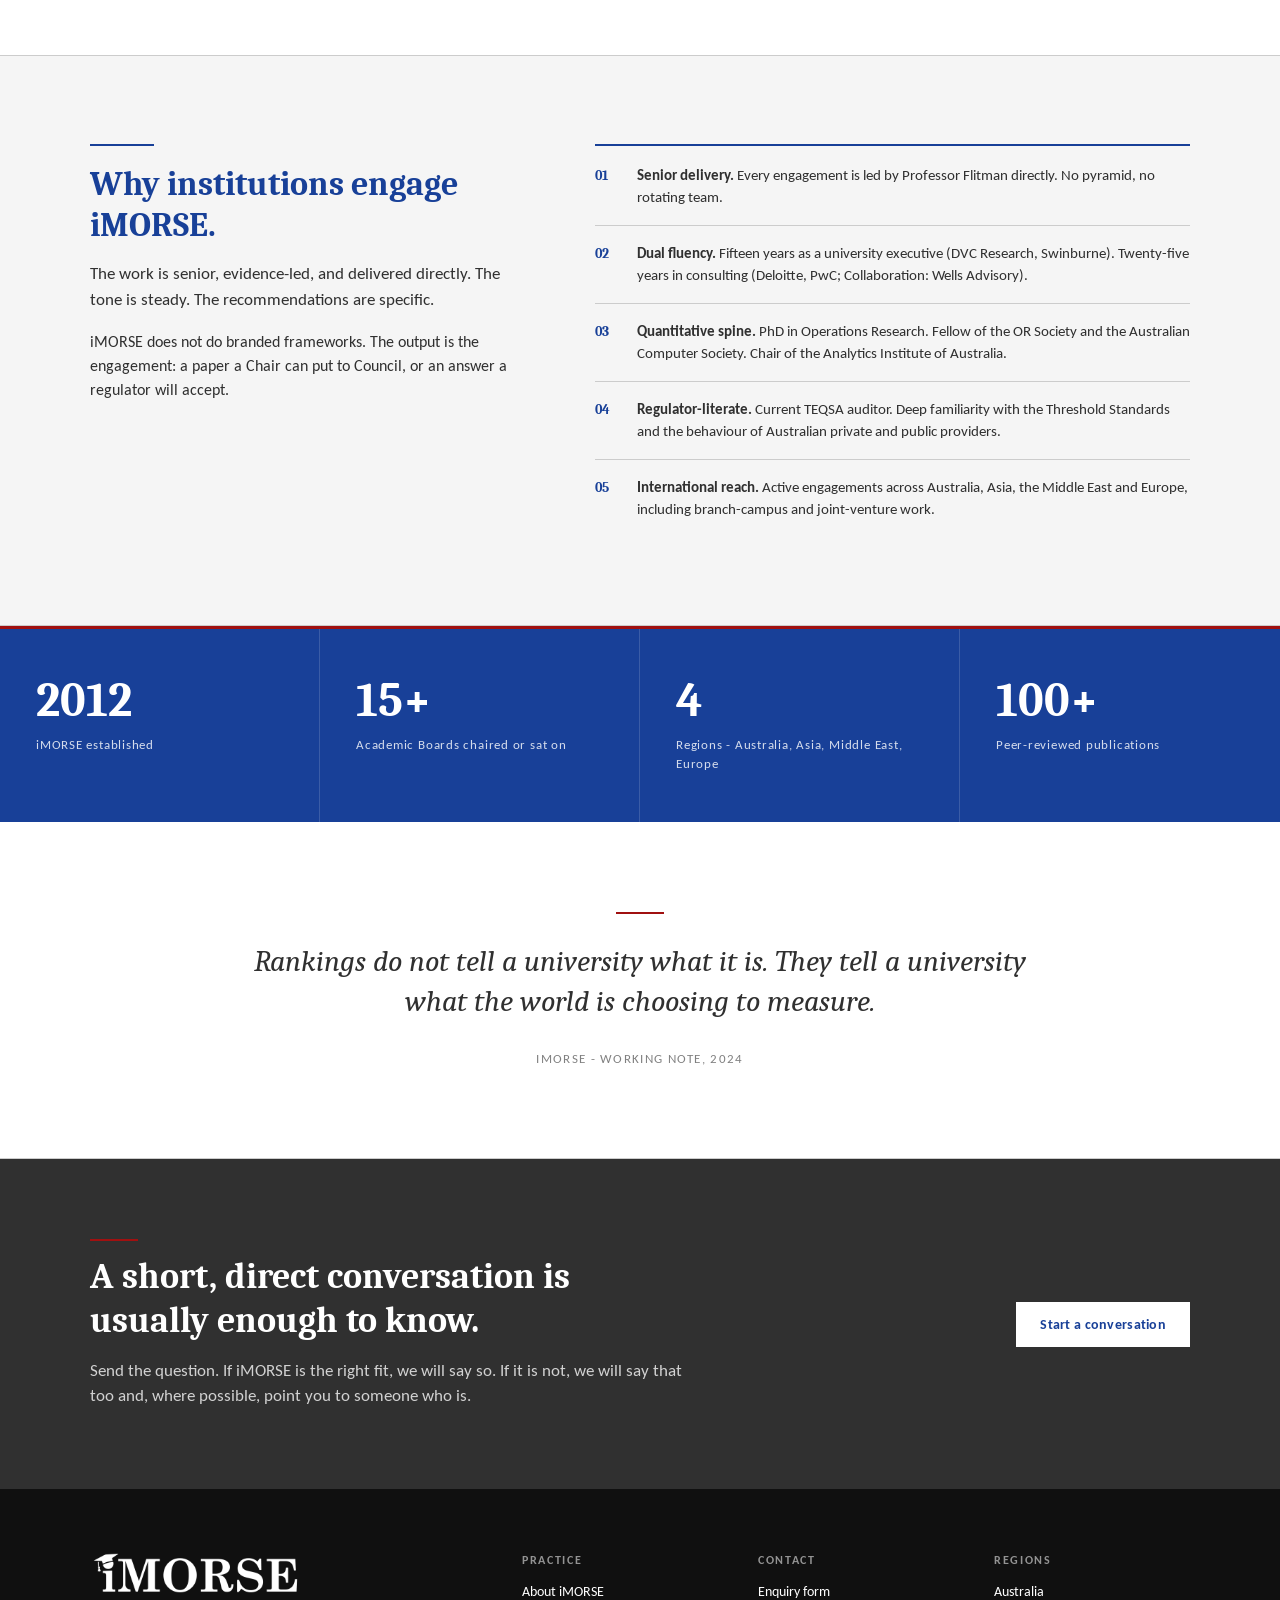
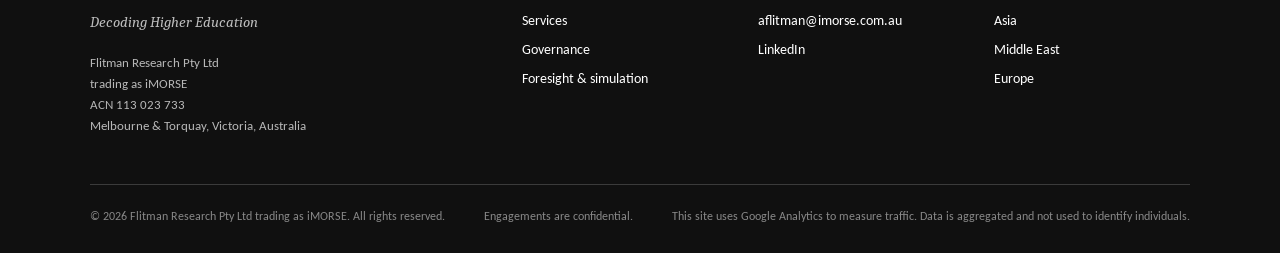
==== commit d75cbbc7: "Add privacy line to footer; fix Asia region link" ====
--- a/index.html
+++ b/index.html
@@ -3,6 +3,14 @@
 <head>
 <meta charset="UTF-8">
 <meta name="viewport" content="width=device-width, initial-scale=1">
+<!-- Google Analytics (GA4) -->
+<script async src="https://www.googletagmanager.com/gtag/js?id=G-E35R7H407R"></script>
+<script>
+  window.dataLayer = window.dataLayer || [];
+  function gtag(){dataLayer.push(arguments);}
+  gtag('js', new Date());
+  gtag('config', 'G-E35R7H407R');
+</script>
 <title>iMORSE - Decoding Higher Education</title>
 <meta name="description" content="iMORSE is a specialist consultancy in Australian higher education governance, strategy, planning, regulation and quality assurance. Led by Professor Andrew Flitman.">
 <link rel="icon" href="assets/favicon.png">
@@ -184,6 +192,7 @@
     <div class="legal">
       <span>© 2026 Flitman Research Pty Ltd trading as iMORSE. All rights reserved.</span>
       <span>Engagements are confidential.</span>
+      <span>This site uses Google Analytics to measure traffic. Data is aggregated and not used to identify individuals.</span>
     </div>
   </div>
 </footer>
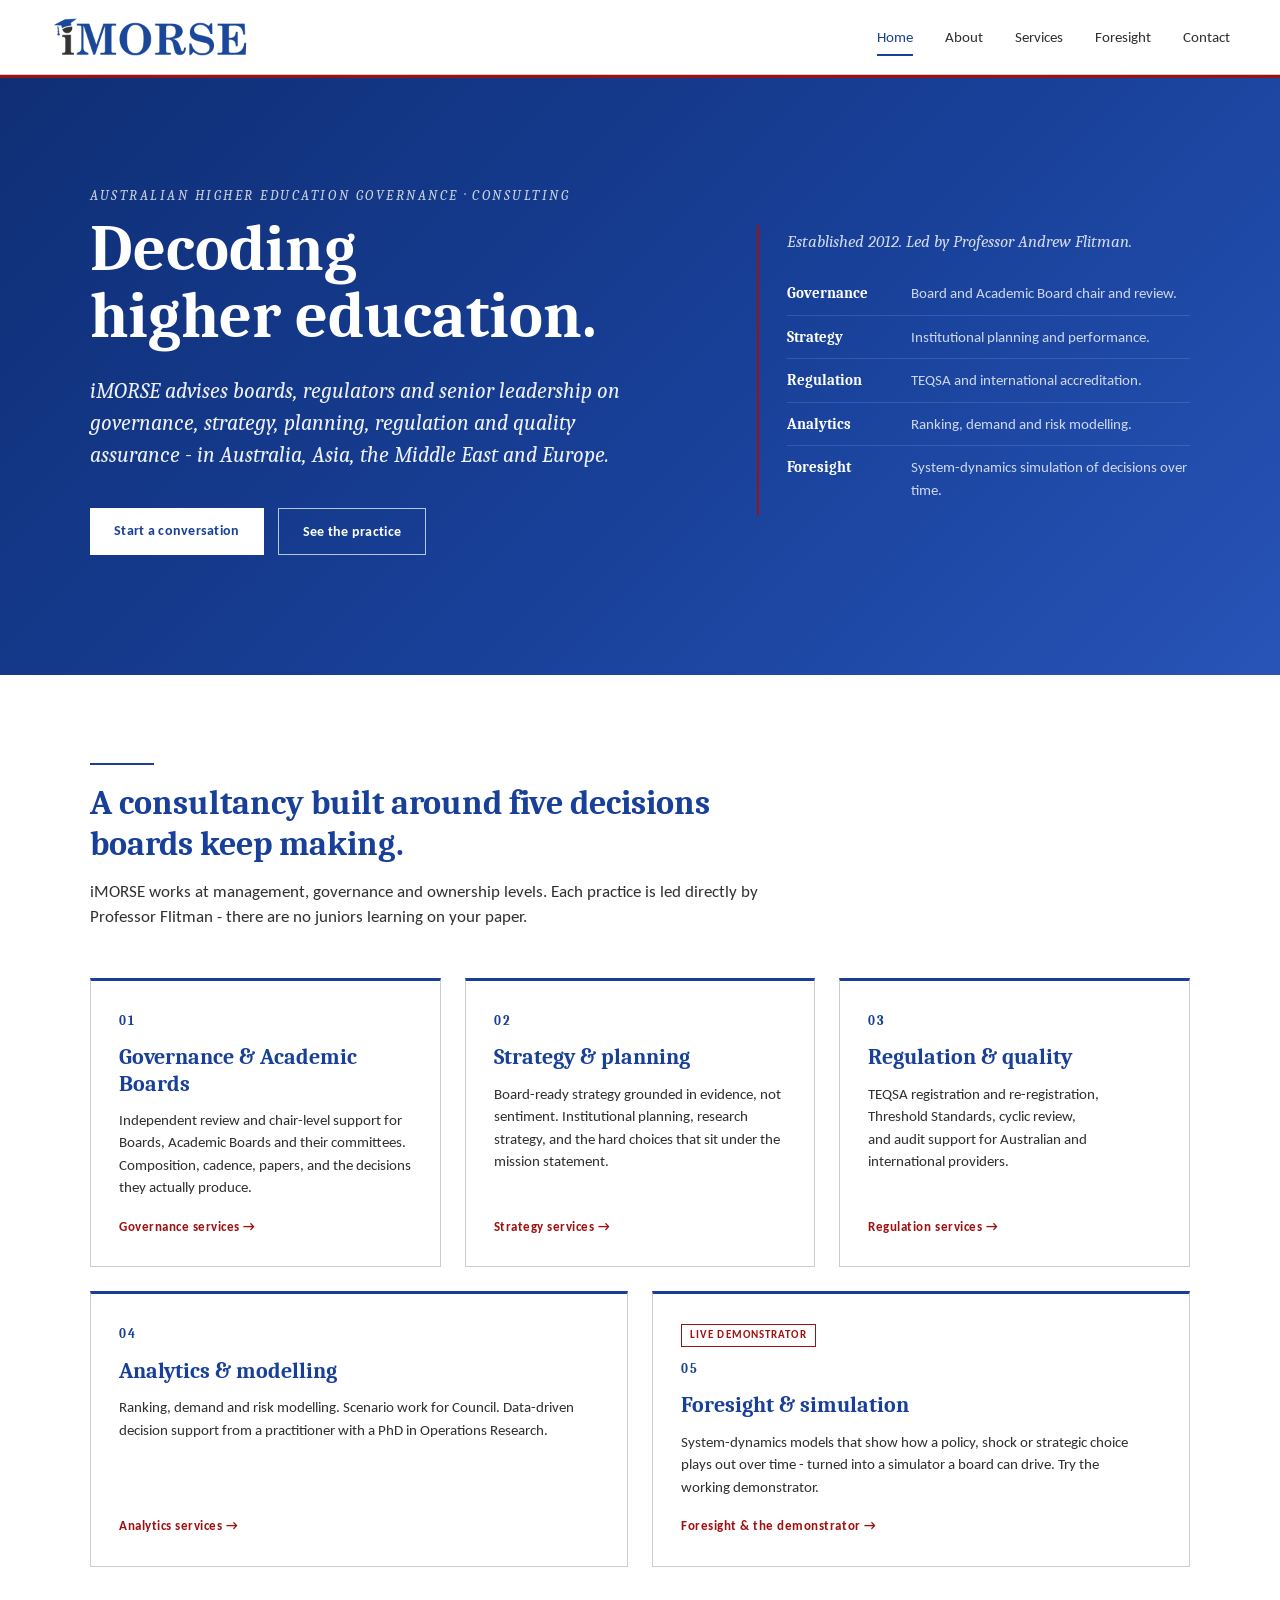
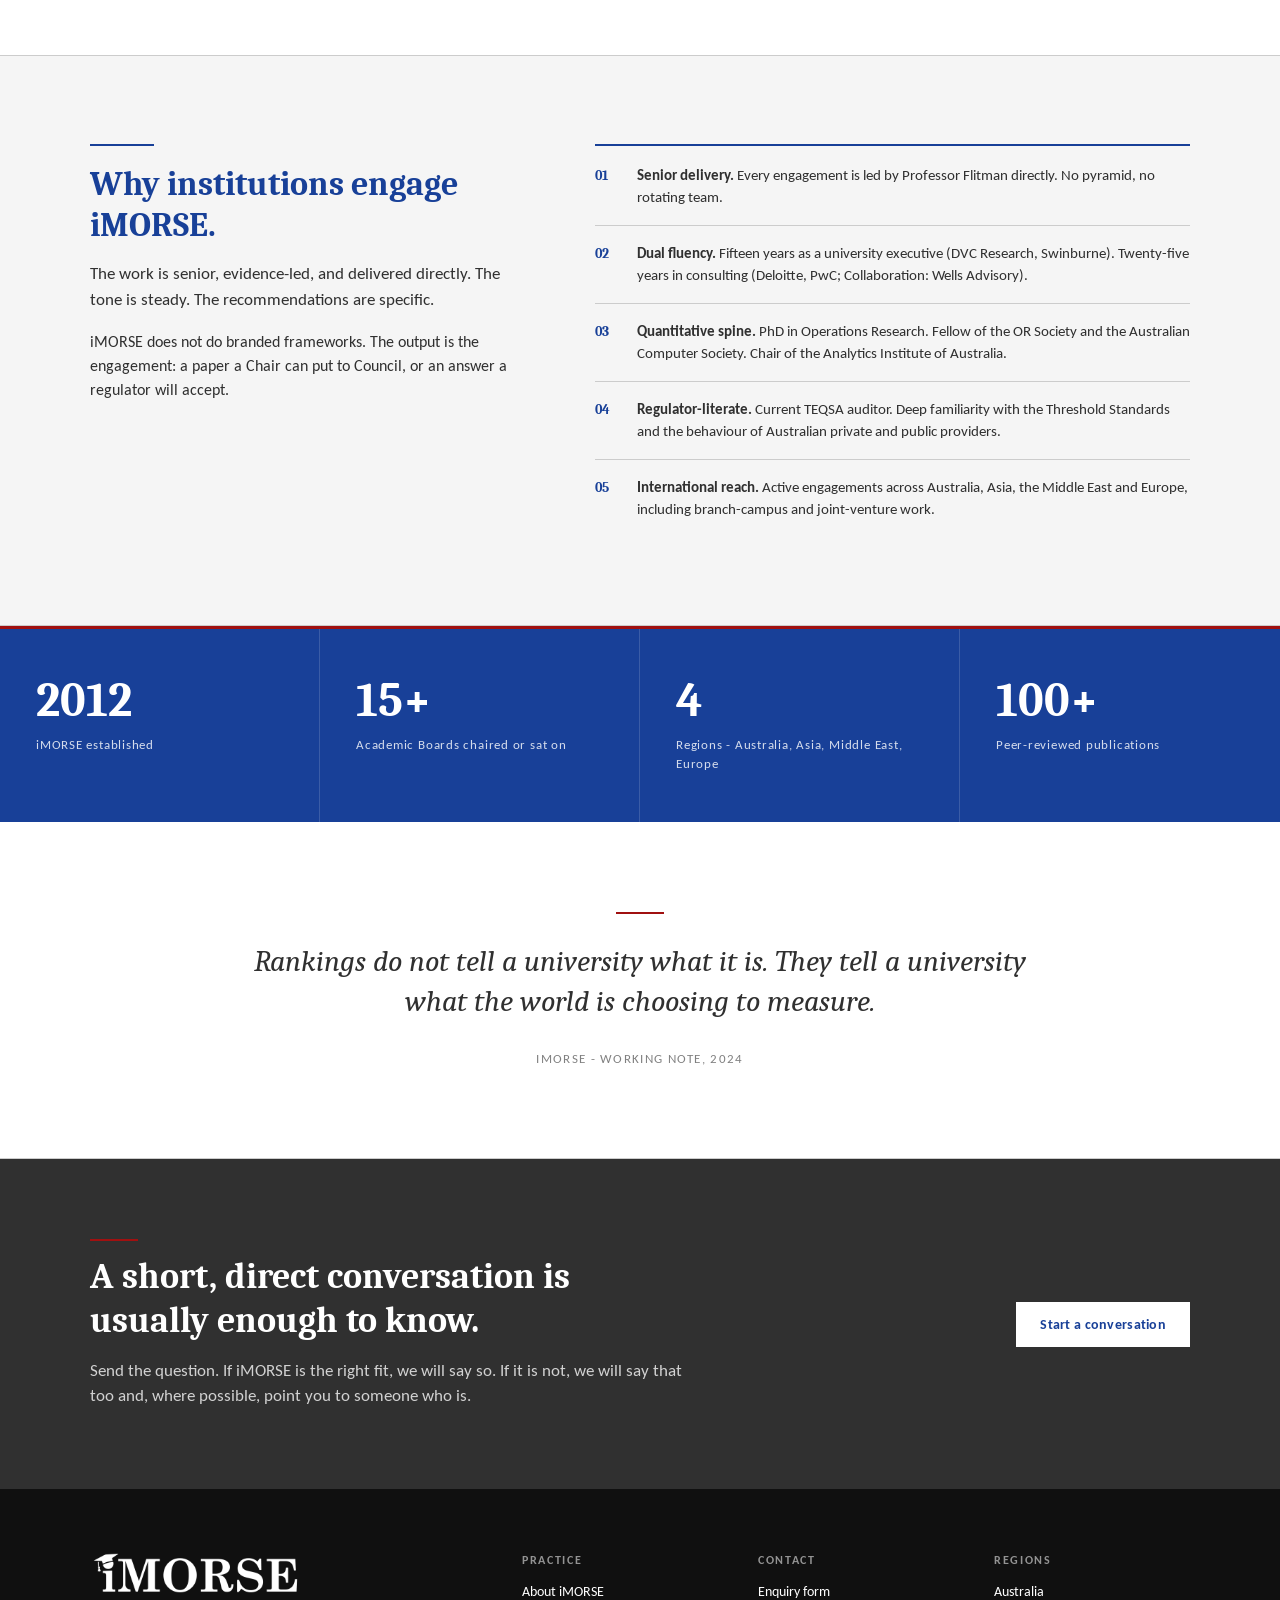
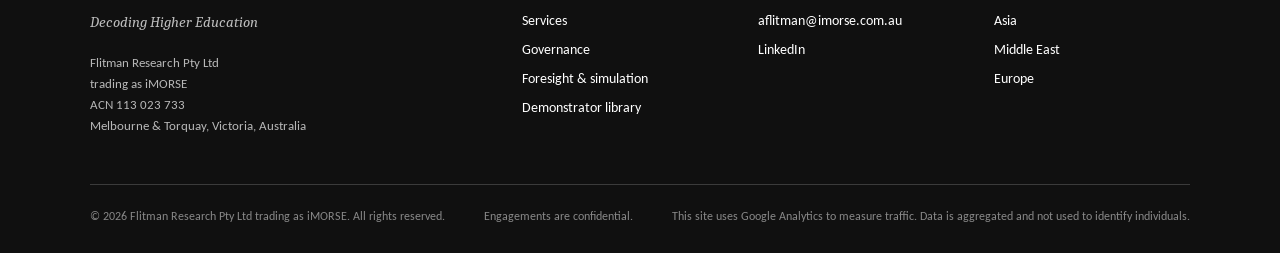
==== commit 6b37ce81: "Add files via upload" ====
--- a/index.html
+++ b/index.html
@@ -174,6 +174,7 @@
         <a href="services.html">Services</a>
         <a href="services.html#governance">Governance</a>
         <a href="foresight.html">Foresight &amp; simulation</a>
+        <a href="demonstrator-library.html">Demonstrator library</a>
       </div>
       <div>
         <h4>Contact</h4>
--- a/styles.css
+++ b/styles.css
@@ -544,11 +544,49 @@
 .report-card .rt{font-family:var(--font-serif);font-weight:700;color:var(--blue);font-size:18px;margin:0 0 6px}
 .report-card .rt::after{content:" \2192";color:var(--red)}
 .report-card .rd{font-size:14px;color:var(--charcoal);margin:0}
+/* A report that applies to every demonstrator, not just this one. */
+.report-card.wide{grid-column:1 / -1;border-left-color:var(--red)}
+.report-card.wide:hover{border-left-color:var(--blue)}
+
+/* ============ Demonstrator library ============ */
+/* Quiet branch off the main flow - other worked models, added over time. */
+.branch{
+  border-top:2px solid var(--blue);background:var(--grey-50);
+  padding:18px 20px 20px;margin-top:28px;
+}
+.branch .bk{
+  font-family:var(--font-sans);font-size:11px;letter-spacing:.12em;text-transform:uppercase;
+  color:var(--grey-500);margin-bottom:8px;
+}
+.branch p{font-size:15px;margin:0 0 12px;color:var(--charcoal)}
+.branch a{font-weight:700;font-size:14px}
+.branch a::after{content:" \2192";color:var(--red)}
+
+.demo-list{display:grid;grid-template-columns:repeat(2,1fr);gap:24px;margin-top:8px}
+.demo-card{
+  display:flex;flex-direction:column;background:#fff;border:1px solid var(--grey-300);
+  border-top:3px solid var(--blue);padding:26px 28px 28px;color:var(--charcoal);
+  transition:border-top-color .15s,background .15s;
+}
+.demo-card:hover{border-top-color:var(--red);background:var(--grey-50);text-decoration:none}
+.demo-card .dk{
+  font-family:var(--font-sans);font-size:11px;letter-spacing:.12em;text-transform:uppercase;
+  color:var(--grey-500);margin-bottom:10px;
+}
+.demo-card h3{font-family:var(--font-serif);color:var(--blue);font-size:22px;margin:0 0 12px;line-height:1.25}
+.demo-card p{font-size:15px;margin:0 0 18px;flex:1}
+.demo-card .dmeta{
+  font-size:13px;color:var(--grey-500);border-top:1px solid var(--grey-200);
+  padding-top:12px;margin:0 0 14px;
+}
+.demo-card .dgo{font-weight:700;color:var(--blue);font-size:14px}
+.demo-card .dgo::after{content:" \2192";color:var(--red)}
 
 @media (max-width:960px){
   .pillars-5{grid-template-columns:1fr}
   .pillars-5 .pillar{grid-column:auto !important}
   .report-grid{grid-template-columns:1fr}
+  .demo-list{grid-template-columns:1fr}
   .steps{grid-template-columns:1fr}
   .steps .step{border-right:0;border-bottom:1px solid var(--grey-300);padding:16px 0 14px}
   .steps .step:last-child{border-bottom:0}
